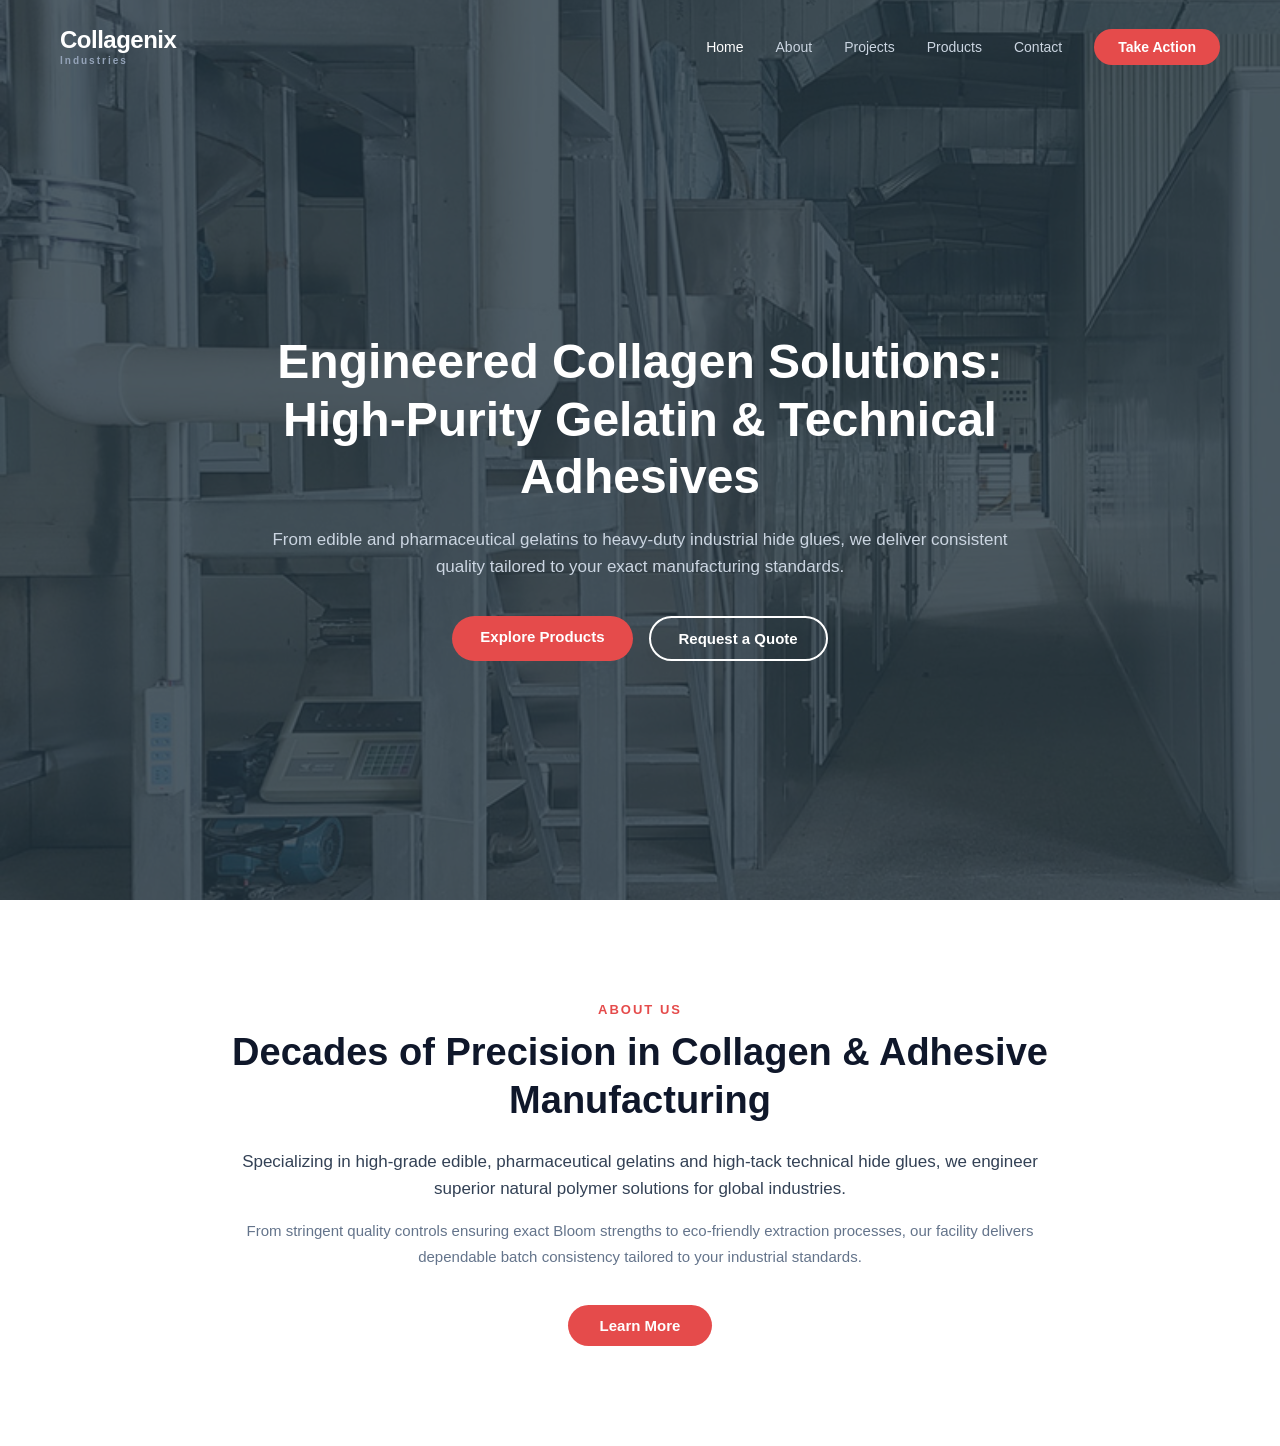
==== index.html @ 3d03a0cc "First commit for the web assignment" ====
<!DOCTYPE html>
<html lang="en">
<head>
    <meta charset="UTF-8">
    <meta name="viewport" content="width=device-width, initial-scale=1.0">
    <title>Document</title>
    <link rel="stylesheet" href="style.css">
</head>
<body>
    <div class="parallax-sec">
    <header class="navbar">
        <div class="logo">
            <span class="logo-title">Collagenix</span>
            <span class="logo-subtitle">Industries</span>
        </div>
        <nav class="nav-links">
            <a href="#" class="nav-item active">Home</a>
            <a href="#" class="nav-item">About</a>
            <a href="#" class="nav-item">Projects</a>
            <a href="#" class="nav-item">Products</a>
            <a href="#" class="nav-item">Contact</a>
            <a href="#" class="cta-btn">Take Action</a>
        </nav>
    </header>
     <section class="hero-content">
        <h1>Engineered Collagen Solutions: High-Purity Gelatin & Technical Adhesives</h1>
        <p>From edible and pharmaceutical gelatins to heavy-duty industrial hide glues, we deliver consistent quality tailored to your exact manufacturing standards.</p>
        <div class="hero-buttons">
            <a href="#products" class="btn btn-primary">Explore Products</a>
            <a href="#contact" class="btn btn-secondary">Request a Quote</a>
        </div>
    </section>

   </div>
   <section class="about-section">
    <div class="about-container">
        <span class="about-subtitle">About Us</span>
        <h2>Decades of Precision in Collagen & Adhesive Manufacturing</h2>
        <p class="about-lead">
            Specializing in high-grade edible, pharmaceutical gelatins and high-tack technical hide glues, we engineer superior natural polymer solutions for global industries.
        </p>
        <p class="about-description">
            From stringent quality controls ensuring exact Bloom strengths to eco-friendly extraction processes, our facility delivers dependable batch consistency tailored to your industrial standards.
        </p>
        <a href="#" class="about-btn">Learn More</a>
    </div>
</section>
</body>
</html>
---- style.css ----
*, *::before, *::after {
    box-sizing: border-box;
    margin: 0;
    padding: 0;
}

body {
    font-family: 'Inter', sans-serif;
    background-color: #2b3a42;
}

.parallax-sec {
    position: relative;
    width: 100%;
    min-height: 100vh;
    background-image: url('95c9af53-bd70-4490-b074-a46d6579485f.jpg');
    background-size: cover;
    background-position: center;
    background-repeat: no-repeat;
    background-attachment: fixed;
    display: flex;
    flex-direction: column;
    justify-content: space-between;
}

.parallax-sec::before {
    content: '';
    position: absolute;
    top: 0;
    left: 0;
    width: 100%;
    height: 100%;
    background-color: rgba(35, 53, 64, 0.80);
    z-index: 1;
}

.navbar, .hero-content {
    position: relative;
    z-index: 2;
}

.navbar {
    display: flex;
    justify-content: space-between;
    align-items: center;
    padding: 28px 60px;
    background: transparent;
}

.logo {
    display: flex;
    flex-direction: column;
    line-height: 1;
}

.logo-title {
    font-size: 24px;
    font-weight: 800;
    color: #ffffff;
    letter-spacing: -0.5px;
}

.logo-subtitle {
    font-size: 10px;
    font-weight: 700;
    color: #94a3b8;
    letter-spacing: 2px;
    margin-top: 4px;
}

.nav-links {
    display: flex;
    align-items: center;
    gap: 32px;
}

.nav-item {
    text-decoration: none;
    color: #cbd5e1;
    font-size: 14px;
    font-weight: 500;
    transition: color 0.2s ease;
}

.nav-item:hover, 
.nav-item.active {
    color: #ffffff;
}

.cta-btn {
    text-decoration: none;
    background-color: #e54b4b;
    color: #ffffff;
    font-size: 14px;
    font-weight: 600;
    padding: 10px 24px;
    border-radius: 30px;
    transition: background-color 0.2s ease;
}

.cta-btn:hover {
    background-color: #d43b3b;
}

.hero-content {
    max-width: 900px;
    margin: auto;
    text-align: center;
    padding: 0 20px;
}

.hero-content h1 {
    font-size: 48px;
    font-weight: 800;
    color: #ffffff;
    line-height: 1.2;
    margin-bottom: 20px;
}

.hero-content p {
    font-size: 17px;
    line-height: 1.6;
    color: #cbd5e1;
    margin-bottom: 36px;
    max-width: 750px;
    margin-left: auto;
    margin-right: auto;
}

.hero-buttons {
    display: flex;
    justify-content: center;
    gap: 16px;
}

.btn {
    display: inline-block;
    padding: 12px 28px;
    border-radius: 30px;
    text-decoration: none;
    font-size: 15px;
    font-weight: 600;
    transition: all 0.2s ease;
}

.btn-primary {
    background-color: #e54b4b;
    color: #ffffff;
}

.btn-primary:hover {
    background-color: #d43b3b;
}

.btn-secondary {
    background-color: transparent;
    border: 2px solid #ffffff;
    color: #ffffff;
}

.btn-secondary:hover {
    background-color: #ffffff;
    color: #2b3a42;
}
.about-section {
    padding: 100px 20px;
    background-color: #ffffff; /* Sets a clean white background */
    text-align: center;
    color: #1e293b;
}

.about-container {
    max-width: 850px;
    margin: 0 auto;
}

.about-subtitle {
    display: inline-block;
    font-size: 13px;
    font-weight: 700;
    text-transform: uppercase;
    letter-spacing: 2px;
    color: #e54b4b;
    margin-bottom: 12px;
}

.about-section h2 {
    font-size: 38px;
    font-weight: 800;
    color: #0f172a; /* Dark text for high readability */
    line-height: 1.25;
    margin-bottom: 24px;
}

.about-lead {
    font-size: 17px;
    font-weight: 500;
    line-height: 1.6;
    color: #334155;
    margin-bottom: 16px;
}

.about-description {
    font-size: 15px;
    line-height: 1.7;
    color: #64748b;
    margin-bottom: 36px;
}

.about-btn {
    display: inline-block;
    text-decoration: none;
    background-color: #e54b4b;
    color: #ffffff;
    font-size: 15px;
    font-weight: 600;
    padding: 12px 32px;
    border-radius: 30px;
    transition: background-color 0.2s ease;
}

.about-btn:hover {
    background-color: #d43b3b;
}
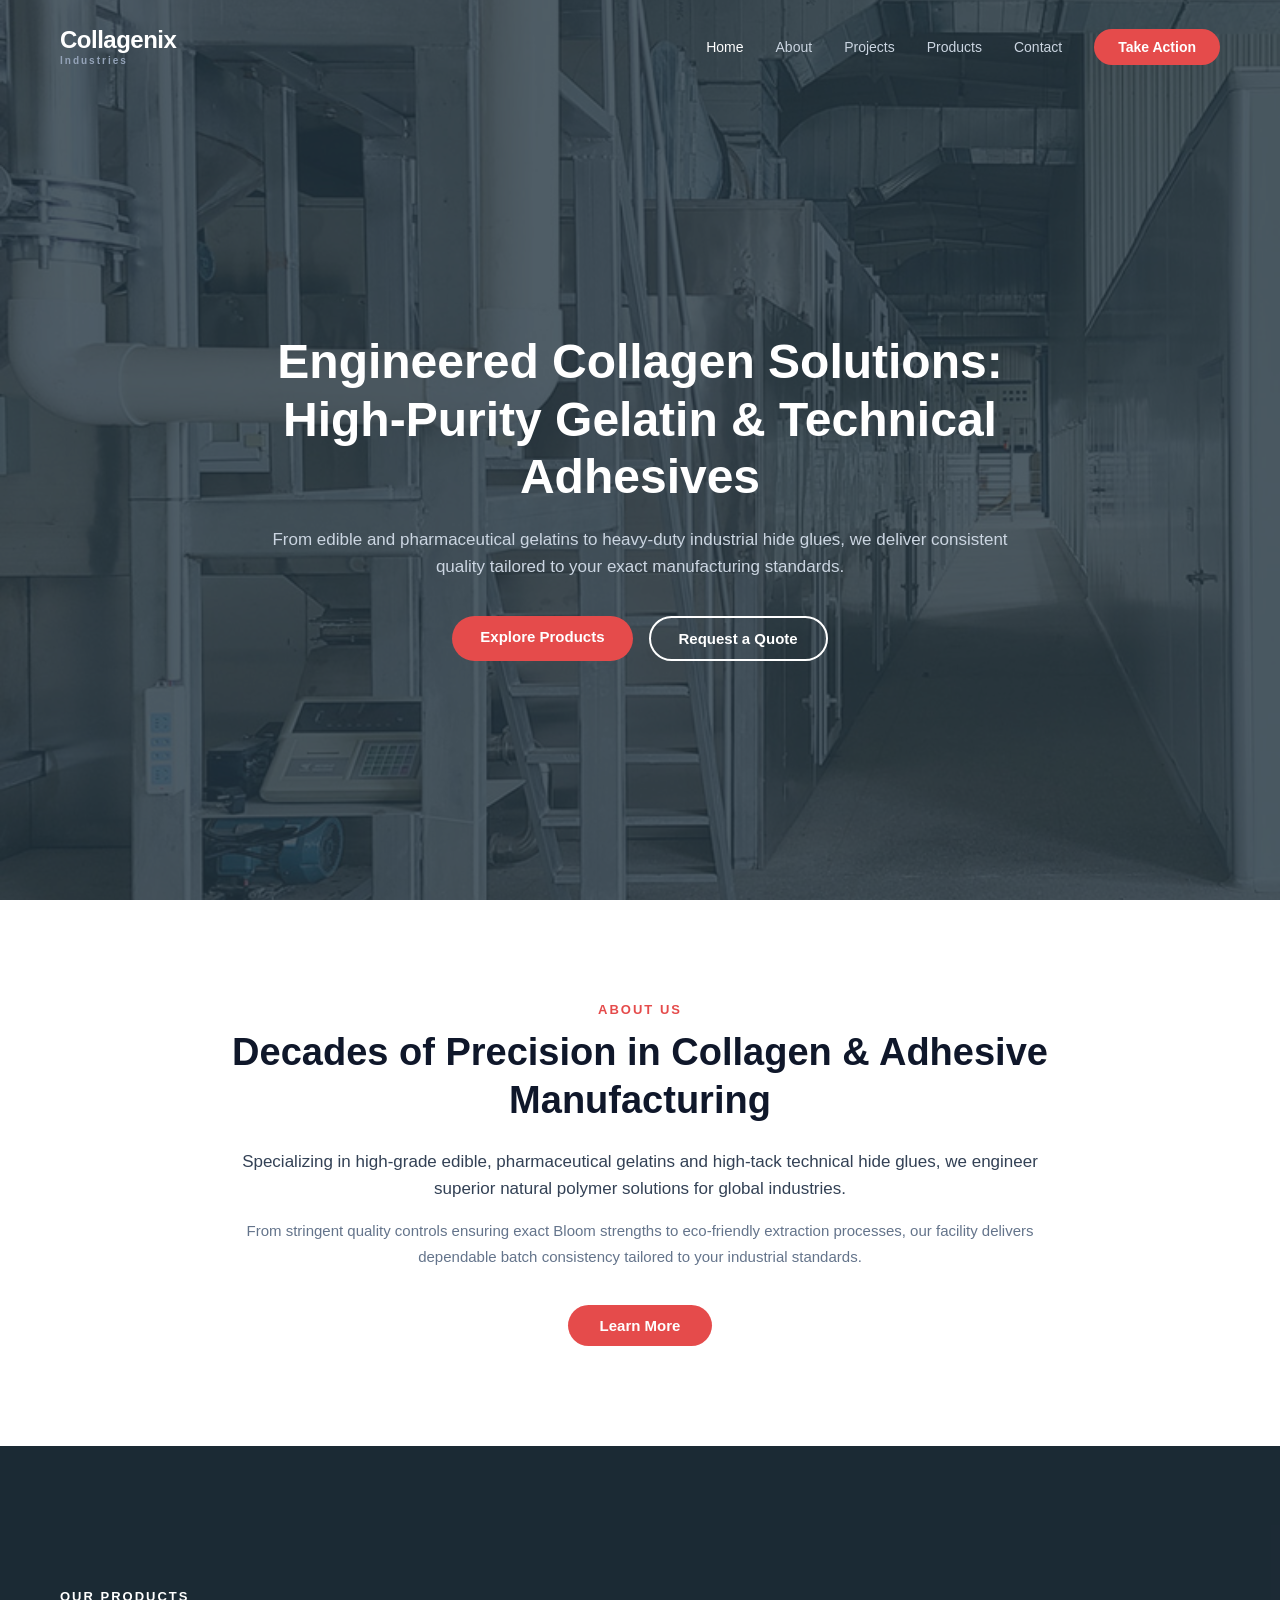
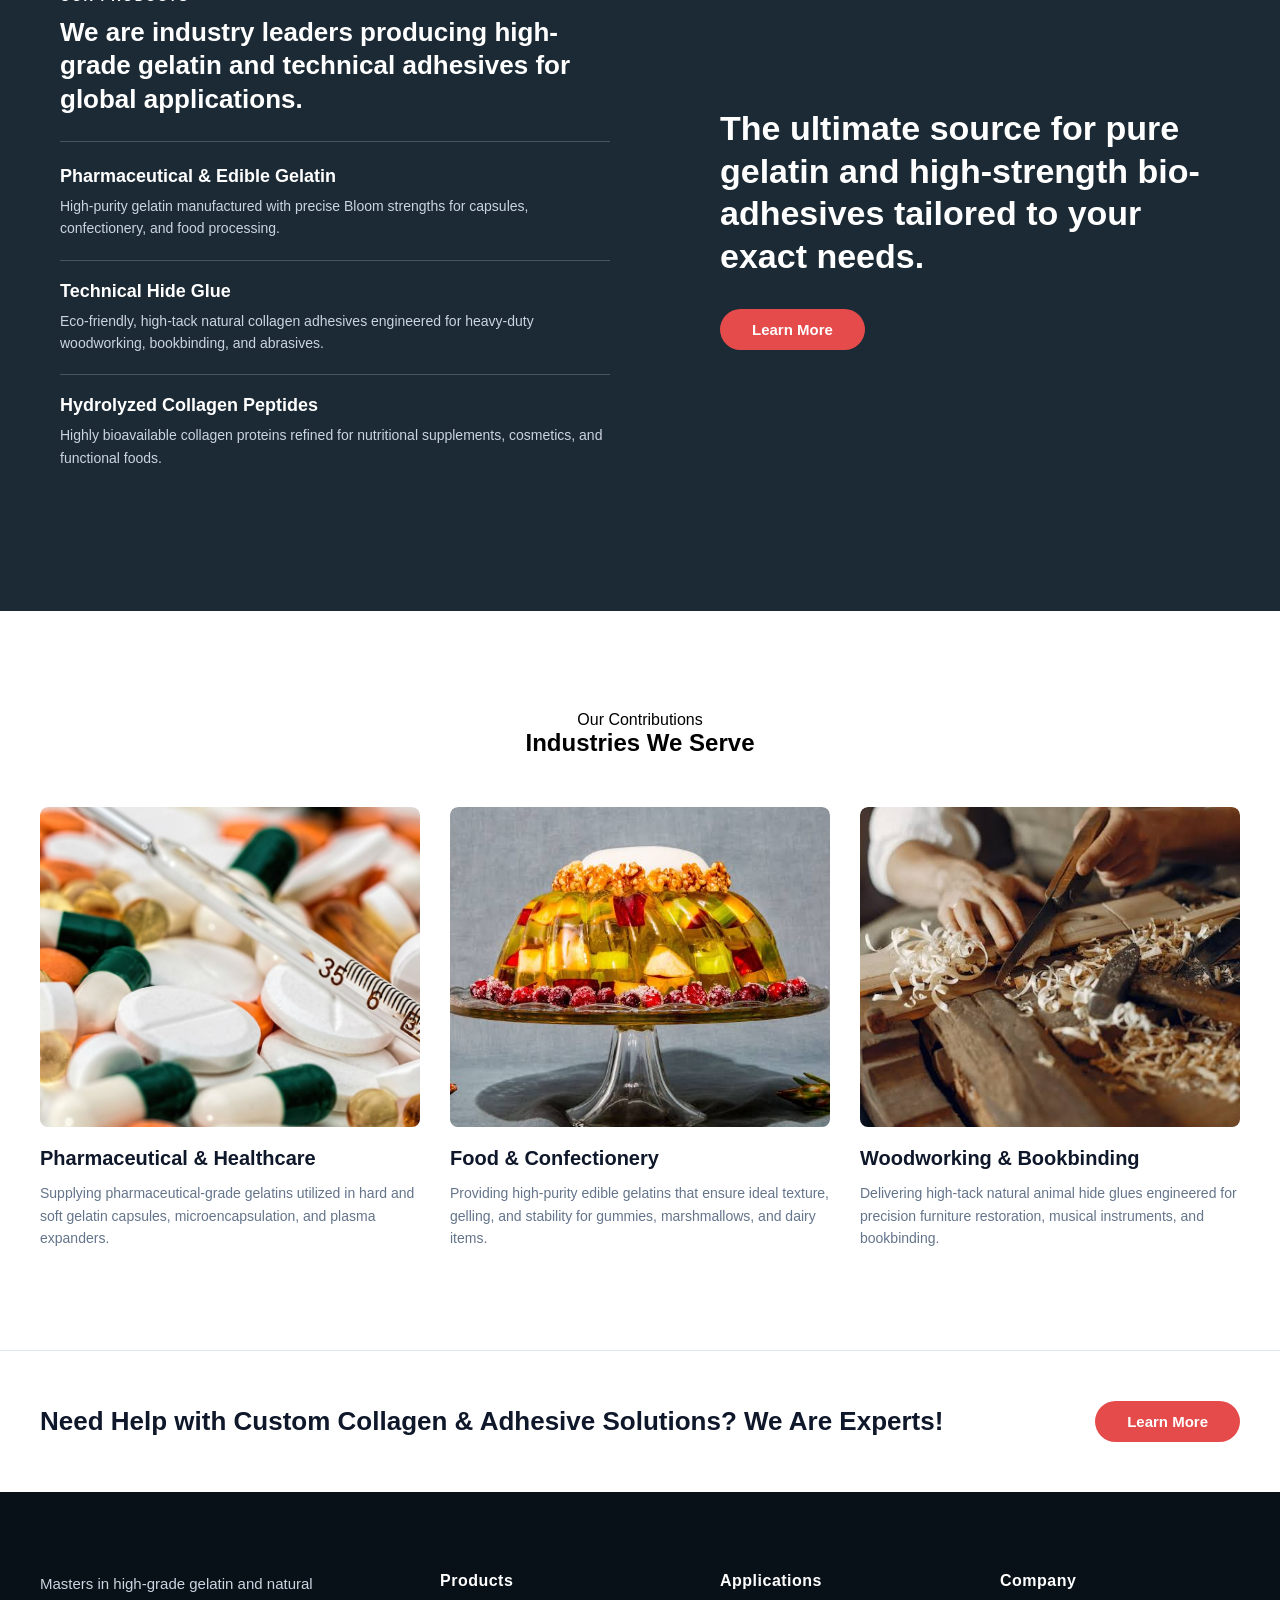
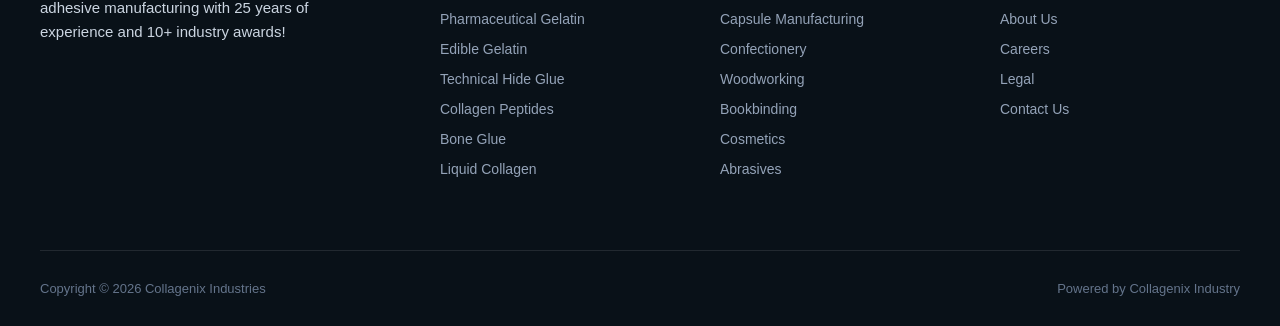
==== commit ca758a54: "Assignment 1 final" ====
--- a/index.html
+++ b/index.html
@@ -3,47 +3,167 @@
 <head>
     <meta charset="UTF-8">
     <meta name="viewport" content="width=device-width, initial-scale=1.0">
-    <title>Document</title>
+    <title>Collagenix Industries</title>
     <link rel="stylesheet" href="style.css">
 </head>
 <body>
+
     <div class="parallax-sec">
-    <header class="navbar">
-        <div class="logo">
-            <span class="logo-title">Collagenix</span>
-            <span class="logo-subtitle">Industries</span>
-        </div>
-        <nav class="nav-links">
-            <a href="#" class="nav-item active">Home</a>
-            <a href="#" class="nav-item">About</a>
-            <a href="#" class="nav-item">Projects</a>
-            <a href="#" class="nav-item">Products</a>
-            <a href="#" class="nav-item">Contact</a>
-            <a href="#" class="cta-btn">Take Action</a>
-        </nav>
-    </header>
-     <section class="hero-content">
-        <h1>Engineered Collagen Solutions: High-Purity Gelatin & Technical Adhesives</h1>
-        <p>From edible and pharmaceutical gelatins to heavy-duty industrial hide glues, we deliver consistent quality tailored to your exact manufacturing standards.</p>
-        <div class="hero-buttons">
-            <a href="#products" class="btn btn-primary">Explore Products</a>
-            <a href="#contact" class="btn btn-secondary">Request a Quote</a>
+        <header class="navbar">
+            <div class="logo">
+                <span class="logo-title">Collagenix</span>
+                <span class="logo-subtitle">Industries</span>
+            </div>
+            <nav class="nav-links">
+                <a href="index.html" class="nav-item active">Home</a>
+                <a href="about.html" class="nav-item">About</a>
+                <a href="#" class="nav-item">Projects</a>
+                <a href="#" class="nav-item">Products</a>
+                <a href="#" class="nav-item">Contact</a>
+                <a href="#" class="cta-btn">Take Action</a>
+            </nav>
+        </header>
+        <section class="hero-content">
+            <h1>Engineered Collagen Solutions: High-Purity Gelatin & Technical Adhesives</h1>
+            <p>From edible and pharmaceutical gelatins to heavy-duty industrial hide glues, we deliver consistent quality tailored to your exact manufacturing standards.</p>
+            <div class="hero-buttons">
+                <a href="#products" class="btn btn-primary">Explore Products</a>
+                <a href="#contact" class="btn btn-secondary">Request a Quote</a>
+            </div>
+        </section>
+    </div>
+
+    <section class="about-section">
+        <div class="about-container">
+            <span class="about-subtitle">About Us</span>
+            <h2>Decades of Precision in Collagen & Adhesive Manufacturing</h2>
+            <p class="about-lead">
+                Specializing in high-grade edible, pharmaceutical gelatins and high-tack technical hide glues, we engineer superior natural polymer solutions for global industries.
+            </p>
+            <p class="about-description">
+                From stringent quality controls ensuring exact Bloom strengths to eco-friendly extraction processes, our facility delivers dependable batch consistency tailored to your industrial standards.
+            </p>
+            <a href="#" class="about-btn">Learn More</a>
         </div>
     </section>
 
-   </div>
-   <section class="about-section">
-    <div class="about-container">
-        <span class="about-subtitle">About Us</span>
-        <h2>Decades of Precision in Collagen & Adhesive Manufacturing</h2>
-        <p class="about-lead">
-            Specializing in high-grade edible, pharmaceutical gelatins and high-tack technical hide glues, we engineer superior natural polymer solutions for global industries.
-        </p>
-        <p class="about-description">
-            From stringent quality controls ensuring exact Bloom strengths to eco-friendly extraction processes, our facility delivers dependable batch consistency tailored to your industrial standards.
-        </p>
-        <a href="#" class="about-btn">Learn More</a>
-    </div>
-</section>
+    <section class="products-parallax-sec">
+        <div class="products-container">
+            <div class="products-left">
+                <span class="section-subtitle">Our Products</span>
+                <h2 class="products-heading">We are industry leaders producing high-grade gelatin and technical adhesives for global applications.</h2>
+                
+                <div class="product-item">
+                    <h3>Pharmaceutical & Edible Gelatin</h3>
+                    <p>High-purity gelatin manufactured with precise Bloom strengths for capsules, confectionery, and food processing.</p>
+                </div>
+                
+                <div class="product-item">
+                    <h3>Technical Hide Glue</h3>
+                    <p>Eco-friendly, high-tack natural collagen adhesives engineered for heavy-duty woodworking, bookbinding, and abrasives.</p>
+                </div>
+                
+                <div class="product-item">
+                    <h3>Hydrolyzed Collagen Peptides</h3>
+                    <p>Highly bioavailable collagen proteins refined for nutritional supplements, cosmetics, and functional foods.</p>
+                </div>
+            </div>
+
+            <div class="products-right">
+                <h2>The ultimate source for pure gelatin and high-strength bio-adhesives tailored to your exact needs.</h2>
+                <a href="#contact" class="products-cta-btn">Learn More</a>
+            </div>
+        </div>
+    </section>
+
+    <!-- FIXED INDUSTRIES SECTION -->
+    <section class="industries-sec">
+        <div class="industries-cont">
+            <div class="section-header">
+                <span class="ind-title">Our Contributions</span>
+                <h2 class="ind-subtitle">Industries We Serve</h2>
+            </div>
+
+            <div class="cards-grid">
+                <div class="industry-card">
+                    <div class="card-img-wrapper">
+                        <img src="pharma indusrty.jpg" alt="Pharmaceutical Industry">
+                    </div>
+                    <h3 class="card-title">Pharmaceutical & Healthcare</h3>
+                    <p class="card-text">Supplying pharmaceutical-grade gelatins utilized in hard and soft gelatin capsules, microencapsulation, and plasma expanders.</p>
+                </div>
+
+                <div class="industry-card">
+                    <div class="card-img-wrapper">
+                        <img src="food industry.jpg" alt="Food and Confectionery">
+                    </div>
+                    <h3 class="card-title">Food & Confectionery</h3>
+                    <p class="card-text">Providing high-purity edible gelatins that ensure ideal texture, gelling, and stability for gummies, marshmallows, and dairy items.</p>
+                </div>
+
+                <div class="industry-card">
+                    <div class="card-img-wrapper">
+                        <img src="woodwork.jpg" alt="Woodworking Industry">
+                    </div>
+                    <h3 class="card-title">Woodworking & Bookbinding</h3>
+                    <p class="card-text">Delivering high-tack natural animal hide glues engineered for precision furniture restoration, musical instruments, and bookbinding.</p>
+                </div>
+            </div>
+        </div>
+    </section>
+    <section class="cta-banner-section">
+        <div class="cta-banner-container">
+            <h2>Need Help with Custom Collagen & Adhesive Solutions? We Are Experts!</h2>
+            <a href="#contact" class="banner-cta-btn">Learn More</a>
+        </div>
+    </section>
+
+    <footer class="footer-section">
+        <div class="footer-container">
+            <div class="footer-col footer-about">
+                <p>Masters in high-grade gelatin and natural adhesive manufacturing with 25 years of experience and 10+ industry awards!</p>
+            </div>
+
+            <div class="footer-col">
+                <h3>Products</h3>
+                <ul>
+                    <li><a href="#">Pharmaceutical Gelatin</a></li>
+                    <li><a href="#">Edible Gelatin</a></li>
+                    <li><a href="#">Technical Hide Glue</a></li>
+                    <li><a href="#">Collagen Peptides</a></li>
+                    <li><a href="#">Bone Glue</a></li>
+                    <li><a href="#">Liquid Collagen</a></li>
+                </ul>
+            </div>
+
+            <div class="footer-col">
+                <h3>Applications</h3>
+                <ul>
+                    <li><a href="#">Capsule Manufacturing</a></li>
+                    <li><a href="#">Confectionery</a></li>
+                    <li><a href="#">Woodworking</a></li>
+                    <li><a href="#">Bookbinding</a></li>
+                    <li><a href="#">Cosmetics</a></li>
+                    <li><a href="#">Abrasives</a></li>
+                </ul>
+            </div>
+
+            <div class="footer-col">
+                <h3>Company</h3>
+                <ul>
+                    <li><a href="#">About Us</a></li>
+                    <li><a href="#">Careers</a></li>
+                    <li><a href="#">Legal</a></li>
+                    <li><a href="#">Contact Us</a></li>
+                </ul>
+            </div>
+        </div>
+
+        <div class="footer-bottom">
+            <p>Copyright &copy; 2026 Collagenix Industries</p>
+            <p>Powered by Collagenix Industry</p>
+        </div>
+    </footer>
+
 </body>
 </html>
--- a/style.css
+++ b/style.css
@@ -13,7 +13,7 @@
     position: relative;
     width: 100%;
     min-height: 100vh;
-    background-image: url('95c9af53-bd70-4490-b074-a46d6579485f.jpg');
+    background-image: url('factory.jpg');
     background-size: cover;
     background-position: center;
     background-repeat: no-repeat;
@@ -162,9 +162,10 @@
     background-color: #ffffff;
     color: #2b3a42;
 }
+
 .about-section {
     padding: 100px 20px;
-    background-color: #ffffff; /* Sets a clean white background */
+    background-color: #ffffff;
     text-align: center;
     color: #1e293b;
 }
@@ -187,7 +188,7 @@
 .about-section h2 {
     font-size: 38px;
     font-weight: 800;
-    color: #0f172a; /* Dark text for high readability */
+    color: #0f172a;
     line-height: 1.25;
     margin-bottom: 24px;
 }
@@ -221,4 +222,622 @@
 
 .about-btn:hover {
     background-color: #d43b3b;
+}
+
+.products-parallax-sec {
+    position: relative;
+    width: 100%;
+    min-height: 85vh;
+    height: auto;
+    background-image: url('preprocessing.jpeg');
+    background-size: cover;
+    background-position: center;
+    background-repeat: no-repeat;
+    background-attachment: fixed; /* Restores the parallax effect */
+    display: flex;
+    align-items: center;
+    padding: 100px 60px;
+}
+
+.products-parallax-sec::before {
+    content: '';
+    position: absolute;
+    top: 0;
+    left: 0;
+    width: 100%;
+    height: 100%;
+    background-color: rgba(26, 40, 51, 0.88);
+    z-index: 1;
+}
+
+.products-container {
+    position: relative;
+    z-index: 2;
+    max-width: 1200px;
+    margin: 0 auto;
+    display: flex;
+    justify-content: space-between;
+    align-items: center;
+    gap: 60px;
+    width: 100%;
+}
+
+.products-left {
+    flex: 1;
+    max-width: 550px;
+}
+
+.section-subtitle {
+    font-size: 13px;
+    font-weight: 700;
+    text-transform: uppercase;
+    letter-spacing: 2px;
+    color: #ffffff;
+    display: block;
+    margin-bottom: 12px;
+}
+
+.products-heading {
+    font-size: 26px;
+    font-weight: 700;
+    color: #ffffff;
+    line-height: 1.3;
+    padding-bottom: 24px;
+    border-bottom: 1px solid rgba(255, 255, 255, 0.2);
+    margin-bottom: 24px;
+}
+
+.product-item {
+    padding-bottom: 20px;
+    border-bottom: 1px solid rgba(255, 255, 255, 0.2);
+    margin-bottom: 20px;
+}
+
+.product-item:last-child {
+    border-bottom: none;
+    margin-bottom: 0;
+    padding-bottom: 0;
+}
+
+.product-item h3 {
+    font-size: 18px;
+    font-weight: 700;
+    color: #ffffff;
+    margin-bottom: 8px;
+}
+
+.product-item p {
+    font-size: 14px;
+    line-height: 1.6;
+    color: #cbd5e1;
+}
+
+.products-right {
+    flex: 1;
+    max-width: 500px;
+    display: flex;
+    flex-direction: column;
+    align-items: flex-start;
+}
+
+.products-right h2 {
+    font-size: 34px;
+    font-weight: 800;
+    color: #ffffff;
+    line-height: 1.25;
+    margin-bottom: 32px;
+}
+
+.products-cta-btn {
+    display: inline-block;
+    text-decoration: none;
+    background-color: #e54b4b;
+    color: #ffffff;
+    font-size: 15px;
+    font-weight: 600;
+    padding: 12px 32px;
+    border-radius: 30px;
+    transition: background-color 0.2s ease;
+}
+
+.products-cta-btn:hover {
+    background-color: #d43b3b;
+}
+
+.industries-sec {
+    position: relative;
+    z-index: 10;
+    margin-top: 0;
+    padding: 100px 40px;
+    background-color: #ffffff;
+    text-align: center;
+}
+
+.industries-cont {
+    max-width: 1200px;
+    margin: 0 auto;
+}
+
+.section-header {
+    margin-bottom: 50px;
+}
+
+.industries-subtitle {
+    display: inline-block;
+    font-size: 13px;
+    font-weight: 700;
+    text-transform: uppercase;
+    letter-spacing: 2px;
+    color: #e54b4b;
+    margin-bottom: 12px;
+}
+
+.industries-title {
+    font-size: 38px;
+    font-weight: 800;
+    color: #0f172a;
+    line-height: 1.2;
+}
+
+.cards-grid {
+    display: grid;
+    grid-template-columns: repeat(3, 1fr);
+    gap: 30px;
+}
+
+.industry-card {
+    text-align: left;
+    background-color: #ffffff;
+    border-radius: 8px;
+    overflow: hidden;
+}
+
+.card-img-wrapper {
+    width: 100%;
+    height: 320px;
+    overflow: hidden;
+    border-radius: 8px;
+    margin-bottom: 20px;
+}
+
+.card-img-wrapper img {
+    width: 100%;
+    height: 100%;
+    object-fit: cover;
+    transition: transform 0.3s ease;
+}
+
+.industry-card:hover .card-img-wrapper img {
+    transform: scale(1.05);
+}
+
+.card-title {
+    font-size: 20px;
+    font-weight: 700;
+    color: #0f172a;
+    margin-bottom: 12px;
+}
+
+.card-text {
+    font-size: 14px;
+    line-height: 1.6;
+    color: #64748b;
+}
+
+@media (max-width: 992px) {
+    .products-container {
+        flex-direction: column;
+        align-items: flex-start;
+    }
+
+    .products-left, .products-right {
+        max-width: 100%;
+    }
+
+    .cards-grid {
+        grid-template-columns: 1fr;
+        max-width: 500px;
+        margin: 0 auto;
+    }
+}
+.cta-banner-section {
+    background-color: #ffffff;
+    padding: 50px 40px;
+    border-top: 1px solid #e2e8f0;
+}
+
+.cta-banner-container {
+    max-width: 1200px;
+    margin: 0 auto;
+    display: flex;
+    justify-content: space-between;
+    align-items: center;
+    gap: 30px;
+}
+
+.cta-banner-section h2 {
+    font-size: 26px;
+    font-weight: 800;
+    color: #0f172a;
+}
+
+.banner-cta-btn {
+    text-decoration: none;
+    background-color: #e54b4b;
+    color: #ffffff;
+    font-size: 15px;
+    font-weight: 600;
+    padding: 12px 32px;
+    border-radius: 30px;
+    transition: background-color 0.2s ease;
+    white-space: nowrap;
+}
+
+.banner-cta-btn:hover {
+    background-color: #d43b3b;
+}
+
+.footer-section {
+    background-color: #091118;
+    color: #94a3b8;
+    padding: 80px 40px 30px 40px;
+}
+
+.footer-container {
+    max-width: 1200px;
+    margin: 0 auto;
+    display: grid;
+    grid-template-columns: 1.5fr 1fr 1fr 1fr;
+    gap: 40px;
+    padding-bottom: 60px;
+    border-bottom: 1px solid rgba(255, 255, 255, 0.1);
+}
+
+.footer-about p {
+    font-size: 15px;
+    line-height: 1.6;
+    color: #cbd5e1;
+    max-width: 280px;
+}
+
+.footer-col h3 {
+    font-size: 16px;
+    font-weight: 700;
+    color: #ffffff;
+    margin-bottom: 20px;
+    letter-spacing: 0.5px;
+}
+
+.footer-col ul {
+    list-style: none;
+    padding: 0;
+    margin: 0;
+}
+
+.footer-col ul li {
+    margin-bottom: 12px;
+}
+
+.footer-col ul li a {
+    text-decoration: none;
+    color: #94a3b8;
+    font-size: 14px;
+    transition: color 0.2s ease;
+}
+
+.footer-col ul li a:hover {
+    color: #ffffff;
+}
+
+.footer-bottom {
+    max-width: 1200px;
+    margin: 30px auto 0 auto;
+    display: flex;
+    justify-content: space-between;
+    align-items: center;
+    font-size: 13px;
+    color: #64748b;
+}
+
+@media (max-width: 992px) {
+    .cta-banner-container {
+        flex-direction: column;
+        text-align: center;
+    }
+
+    .footer-container {
+        grid-template-columns: 1fr 1fr;
+        gap: 30px;
+    }
+}
+
+@media (max-width: 600px) {
+    .footer-container {
+        grid-template-columns: 1fr;
+    }
+
+    .footer-bottom {
+        flex-direction: column;
+        gap: 10px;
+        text-align: center;
+    }
+}
+.about-hero-sec {
+    min-height: 70vh;
+}
+
+.page-title {
+    font-size: 56px;
+    font-weight: 800;
+    color: #ffffff;
+    letter-spacing: -1px;
+}
+
+.about-main-section {
+    padding: 100px 40px;
+    background-color: #ffffff;
+}
+
+.about-main-container {
+    max-width: 1200px;
+    margin: 0 auto;
+}
+
+.about-top-grid {
+    display: grid;
+    grid-template-columns: 1fr 1.2fr;
+    gap: 60px;
+    align-items: start;
+    padding-bottom: 80px;
+    border-bottom: 1px solid #e2e8f0;
+}
+
+.about-left-col .section-subtitle {
+    display: inline-block;
+    font-size: 13px;
+    font-weight: 700;
+    text-transform: uppercase;
+    letter-spacing: 2px;
+    color: #e54b4b;
+    margin-bottom: 12px;
+}
+
+.about-left-col h2 {
+    font-size: 38px;
+    font-weight: 800;
+    color: #0f172a;
+    line-height: 1.2;
+}
+
+.about-right-col h3 {
+    font-size: 20px;
+    font-weight: 700;
+    color: #0f172a;
+    line-height: 1.4;
+    margin-bottom: 20px;
+}
+
+.about-right-col p {
+    font-size: 15px;
+    line-height: 1.7;
+    color: #64748b;
+    margin-bottom: 16px;
+}
+
+/* Counter Section Styles */
+.counter-section {
+    display: flex;
+    justify-content: space-between;
+    align-items: center;
+    padding-top: 80px;
+}
+
+.counter-left h2 {
+    font-size: 36px;
+    font-weight: 800;
+    color: #0f172a;
+    margin-top: 8px;
+}
+
+.counter-left .section-subtitle {
+    display: inline-block;
+    font-size: 13px;
+    font-weight: 700;
+    text-transform: uppercase;
+    letter-spacing: 2px;
+    color: #e54b4b;
+}
+
+.counters-right {
+    display: flex;
+    gap: 60px;
+}
+
+.counter-box {
+    text-align: center;
+}
+
+.counter-number {
+    display: block;
+    font-size: 52px;
+    font-weight: 800;
+    color: #0f172a;
+    line-height: 1.1;
+    margin-bottom: 8px;
+}
+
+.counter-label {
+    font-size: 14px;
+    font-weight: 600;
+    color: #64748b;
+}
+
+/* Features Section */
+.features-section {
+    background-color: #f8fafc;
+    padding: 100px 40px;
+    border-top: 1px solid #e2e8f0;
+}
+
+.features-container {
+    max-width: 1200px;
+    margin: 0 auto;
+}
+
+.features-header {
+    max-width: 900px;
+    margin-bottom: 60px;
+}
+
+.features-header h2 {
+    font-size: 28px;
+    font-weight: 700;
+    color: #0f172a;
+    line-height: 1.4;
+}
+
+.features-grid {
+    display: grid;
+    grid-template-columns: 1fr 1fr 1fr;
+    gap: 40px;
+}
+
+.feature-col h3 {
+    font-size: 18px;
+    font-weight: 700;
+    color: #0f172a;
+    margin-bottom: 14px;
+}
+
+.feature-col p {
+    font-size: 14px;
+    line-height: 1.7;
+    color: #64748b;
+}
+
+.feature-highlight {
+    font-size: 20px;
+    font-weight: 700;
+    color: #0f172a;
+    line-height: 1.4;
+}
+
+@media (max-width: 992px) {
+    .about-top-grid, .counter-section, .features-grid {
+        grid-template-columns: 1fr;
+        gap: 40px;
+    }
+    .counters-right {
+        justify-content: space-between;
+        gap: 20px;
+    }
+}
+.products-hero-sec {
+    min-height: 70vh;
+}
+
+.products-overview-sec {
+    padding: 100px 40px;
+    background-color: #ffffff;
+}
+
+.products-overview-container {
+    max-width: 1200px;
+    margin: 0 auto;
+    display: grid;
+    grid-template-columns: 1fr 1fr;
+    gap: 60px;
+    align-items: center;
+}
+
+.overview-text .section-subtitle {
+    display: inline-block;
+    font-size: 13px;
+    font-weight: 700;
+    text-transform: uppercase;
+    letter-spacing: 2px;
+    color: #e54b4b;
+    margin-bottom: 12px;
+}
+
+.overview-text h2 {
+    font-size: 38px;
+    font-weight: 800;
+    color: #0f172a;
+    line-height: 1.2;
+    margin-bottom: 24px;
+}
+
+.overview-text p {
+    font-size: 15px;
+    line-height: 1.7;
+    color: #64748b;
+}
+
+.overview-images {
+    display: flex;
+    gap: 20px;
+}
+
+.img-box {
+    flex: 1;
+    height: 350px;
+    border-radius: 8px;
+    overflow: hidden;
+}
+
+.img-box img {
+    width: 100%;
+    height: 100%;
+    object-fit: cover;
+}
+
+.flagship-products-sec {
+    padding: 100px 40px;
+    background-color: #f8fafc;
+    border-top: 1px solid #e2e8f0;
+}
+
+.flagship-container {
+    max-width: 1200px;
+    margin: 0 auto;
+    text-align: center;
+}
+
+.dual-products-grid {
+    display: grid;
+    grid-template-columns: 1fr 1fr;
+    gap: 40px;
+    margin-top: 50px;
+}
+
+.product-card-large {
+    background-color: #ffffff;
+    padding: 40px;
+    border-radius: 12px;
+    text-align: left;
+    box-shadow: 0 4px 6px -1px rgba(0, 0, 0, 0.05);
+    border: 1px solid #e2e8f0;
+}
+
+.product-card-large h3 {
+    font-size: 24px;
+    font-weight: 800;
+    color: #0f172a;
+    margin-bottom: 16px;
+}
+
+.product-card-large p {
+    font-size: 15px;
+    line-height: 1.7;
+    color: #64748b;
+}
+
+@media (max-width: 992px) {
+    .products-overview-container, .dual-products-grid {
+        grid-template-columns: 1fr;
+    }
+    .overview-images {
+        flex-direction: column;
+    }
 }
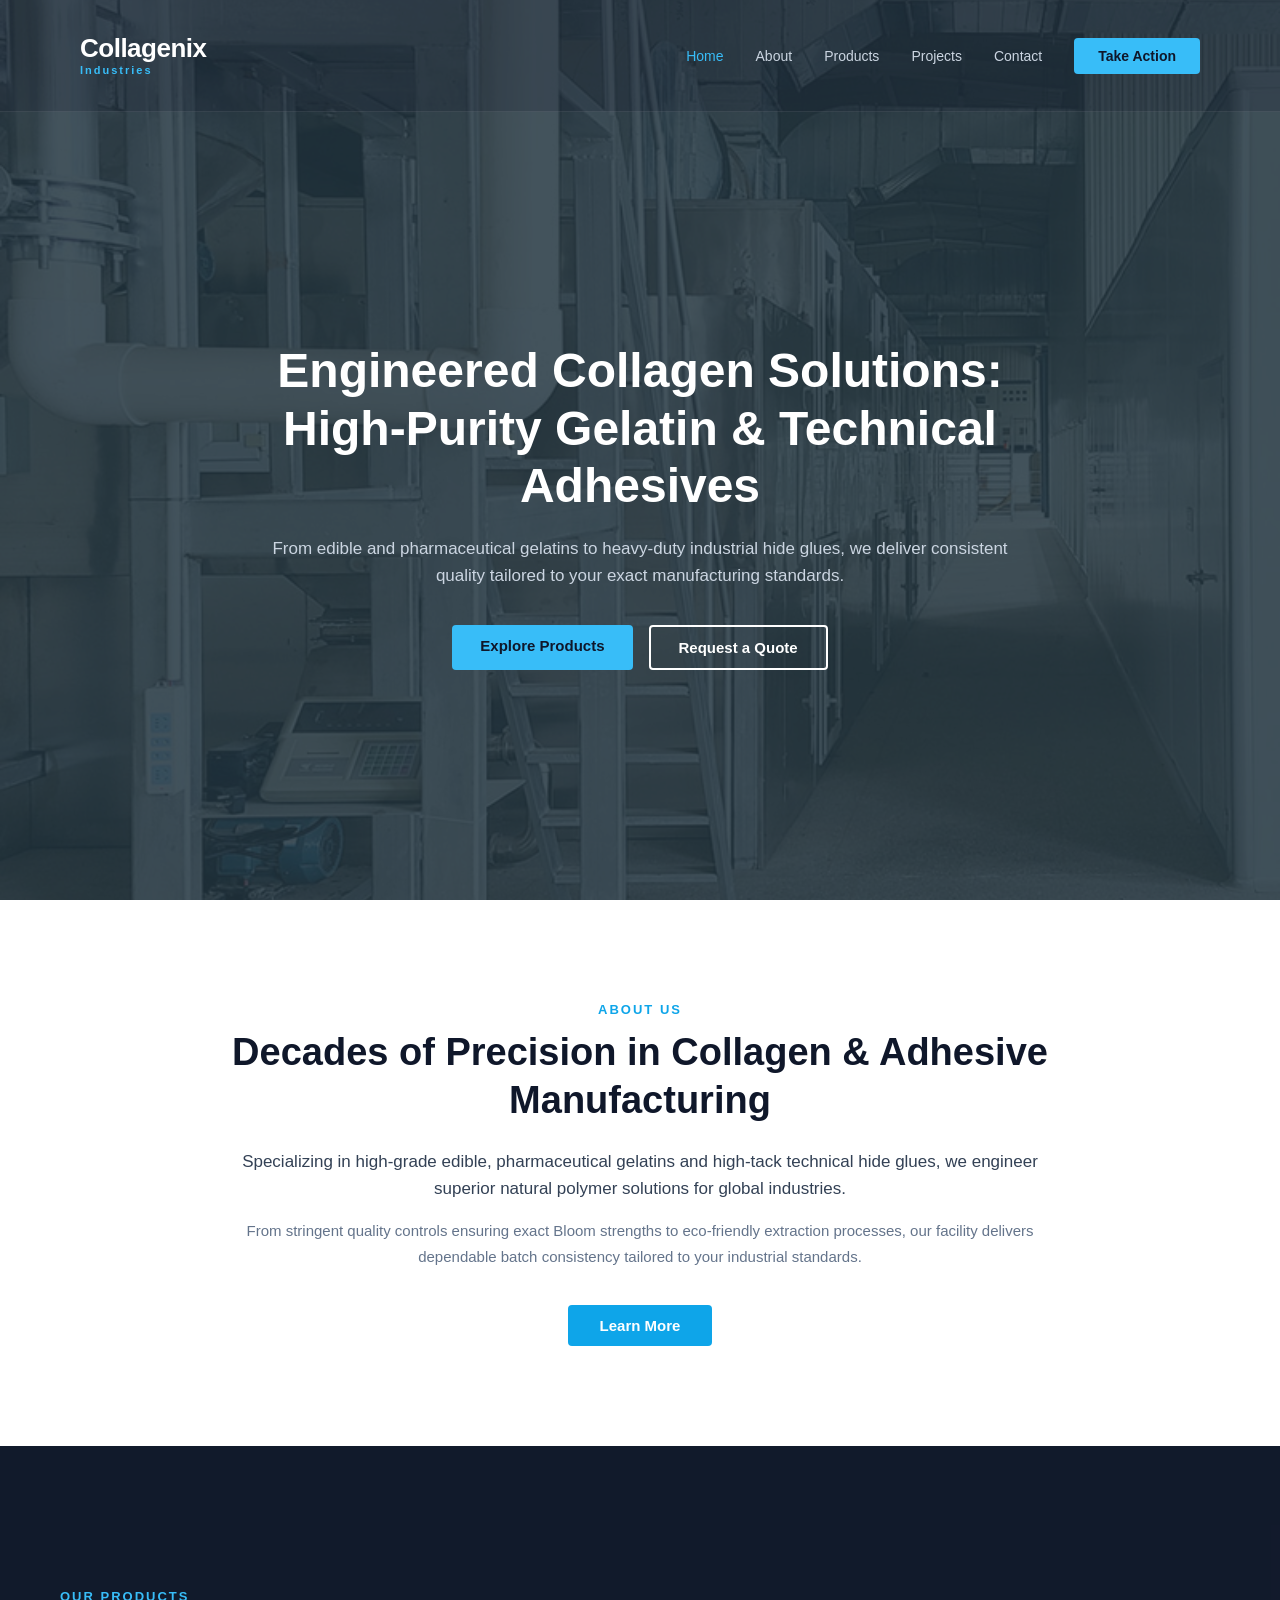
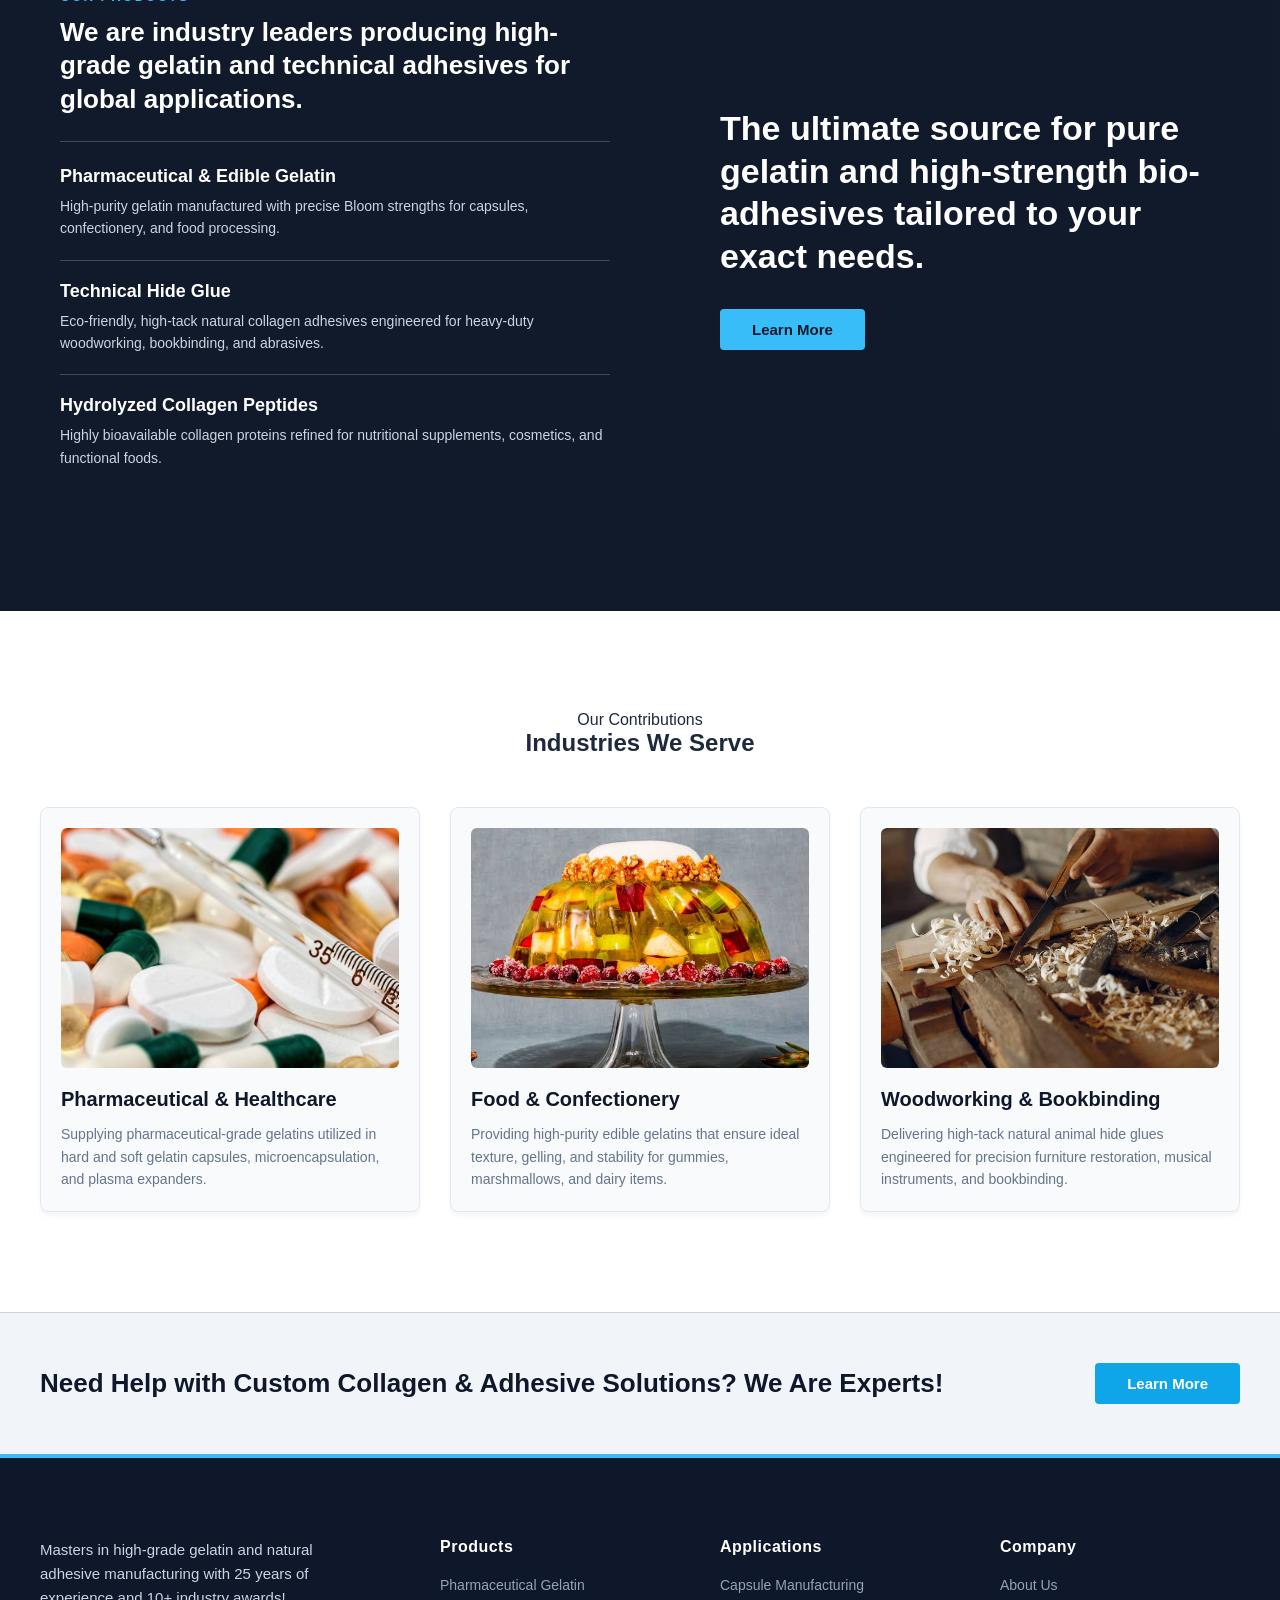
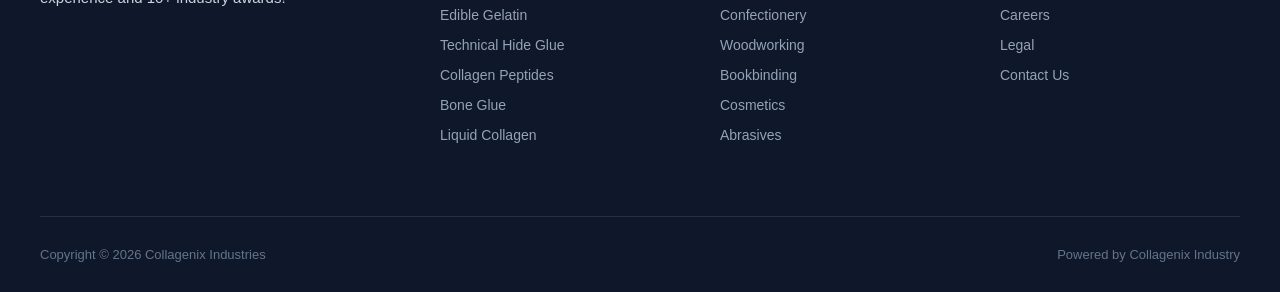
==== commit 3c9c8d80: "Add projects page to Collagenix Industries website" ====
--- a/index.html
+++ b/index.html
@@ -1,169 +1,169 @@
-<!DOCTYPE html>
-<html lang="en">
-<head>
-    <meta charset="UTF-8">
-    <meta name="viewport" content="width=device-width, initial-scale=1.0">
-    <title>Collagenix Industries</title>
-    <link rel="stylesheet" href="style.css">
-</head>
-<body>
-
-    <div class="parallax-sec">
-        <header class="navbar">
-            <div class="logo">
-                <span class="logo-title">Collagenix</span>
-                <span class="logo-subtitle">Industries</span>
-            </div>
-            <nav class="nav-links">
-                <a href="index.html" class="nav-item active">Home</a>
-                <a href="about.html" class="nav-item">About</a>
-                <a href="#" class="nav-item">Projects</a>
-                <a href="#" class="nav-item">Products</a>
-                <a href="#" class="nav-item">Contact</a>
-                <a href="#" class="cta-btn">Take Action</a>
-            </nav>
-        </header>
-        <section class="hero-content">
-            <h1>Engineered Collagen Solutions: High-Purity Gelatin & Technical Adhesives</h1>
-            <p>From edible and pharmaceutical gelatins to heavy-duty industrial hide glues, we deliver consistent quality tailored to your exact manufacturing standards.</p>
-            <div class="hero-buttons">
-                <a href="#products" class="btn btn-primary">Explore Products</a>
-                <a href="#contact" class="btn btn-secondary">Request a Quote</a>
-            </div>
-        </section>
-    </div>
-
-    <section class="about-section">
-        <div class="about-container">
-            <span class="about-subtitle">About Us</span>
-            <h2>Decades of Precision in Collagen & Adhesive Manufacturing</h2>
-            <p class="about-lead">
-                Specializing in high-grade edible, pharmaceutical gelatins and high-tack technical hide glues, we engineer superior natural polymer solutions for global industries.
-            </p>
-            <p class="about-description">
-                From stringent quality controls ensuring exact Bloom strengths to eco-friendly extraction processes, our facility delivers dependable batch consistency tailored to your industrial standards.
-            </p>
-            <a href="#" class="about-btn">Learn More</a>
-        </div>
-    </section>
-
-    <section class="products-parallax-sec">
-        <div class="products-container">
-            <div class="products-left">
-                <span class="section-subtitle">Our Products</span>
-                <h2 class="products-heading">We are industry leaders producing high-grade gelatin and technical adhesives for global applications.</h2>
-                
-                <div class="product-item">
-                    <h3>Pharmaceutical & Edible Gelatin</h3>
-                    <p>High-purity gelatin manufactured with precise Bloom strengths for capsules, confectionery, and food processing.</p>
-                </div>
-                
-                <div class="product-item">
-                    <h3>Technical Hide Glue</h3>
-                    <p>Eco-friendly, high-tack natural collagen adhesives engineered for heavy-duty woodworking, bookbinding, and abrasives.</p>
-                </div>
-                
-                <div class="product-item">
-                    <h3>Hydrolyzed Collagen Peptides</h3>
-                    <p>Highly bioavailable collagen proteins refined for nutritional supplements, cosmetics, and functional foods.</p>
-                </div>
-            </div>
-
-            <div class="products-right">
-                <h2>The ultimate source for pure gelatin and high-strength bio-adhesives tailored to your exact needs.</h2>
-                <a href="#contact" class="products-cta-btn">Learn More</a>
-            </div>
-        </div>
-    </section>
-
-    <!-- FIXED INDUSTRIES SECTION -->
-    <section class="industries-sec">
-        <div class="industries-cont">
-            <div class="section-header">
-                <span class="ind-title">Our Contributions</span>
-                <h2 class="ind-subtitle">Industries We Serve</h2>
-            </div>
-
-            <div class="cards-grid">
-                <div class="industry-card">
-                    <div class="card-img-wrapper">
-                        <img src="pharma indusrty.jpg" alt="Pharmaceutical Industry">
-                    </div>
-                    <h3 class="card-title">Pharmaceutical & Healthcare</h3>
-                    <p class="card-text">Supplying pharmaceutical-grade gelatins utilized in hard and soft gelatin capsules, microencapsulation, and plasma expanders.</p>
-                </div>
-
-                <div class="industry-card">
-                    <div class="card-img-wrapper">
-                        <img src="food industry.jpg" alt="Food and Confectionery">
-                    </div>
-                    <h3 class="card-title">Food & Confectionery</h3>
-                    <p class="card-text">Providing high-purity edible gelatins that ensure ideal texture, gelling, and stability for gummies, marshmallows, and dairy items.</p>
-                </div>
-
-                <div class="industry-card">
-                    <div class="card-img-wrapper">
-                        <img src="woodwork.jpg" alt="Woodworking Industry">
-                    </div>
-                    <h3 class="card-title">Woodworking & Bookbinding</h3>
-                    <p class="card-text">Delivering high-tack natural animal hide glues engineered for precision furniture restoration, musical instruments, and bookbinding.</p>
-                </div>
-            </div>
-        </div>
-    </section>
-    <section class="cta-banner-section">
-        <div class="cta-banner-container">
-            <h2>Need Help with Custom Collagen & Adhesive Solutions? We Are Experts!</h2>
-            <a href="#contact" class="banner-cta-btn">Learn More</a>
-        </div>
-    </section>
-
-    <footer class="footer-section">
-        <div class="footer-container">
-            <div class="footer-col footer-about">
-                <p>Masters in high-grade gelatin and natural adhesive manufacturing with 25 years of experience and 10+ industry awards!</p>
-            </div>
-
-            <div class="footer-col">
-                <h3>Products</h3>
-                <ul>
-                    <li><a href="#">Pharmaceutical Gelatin</a></li>
-                    <li><a href="#">Edible Gelatin</a></li>
-                    <li><a href="#">Technical Hide Glue</a></li>
-                    <li><a href="#">Collagen Peptides</a></li>
-                    <li><a href="#">Bone Glue</a></li>
-                    <li><a href="#">Liquid Collagen</a></li>
-                </ul>
-            </div>
-
-            <div class="footer-col">
-                <h3>Applications</h3>
-                <ul>
-                    <li><a href="#">Capsule Manufacturing</a></li>
-                    <li><a href="#">Confectionery</a></li>
-                    <li><a href="#">Woodworking</a></li>
-                    <li><a href="#">Bookbinding</a></li>
-                    <li><a href="#">Cosmetics</a></li>
-                    <li><a href="#">Abrasives</a></li>
-                </ul>
-            </div>
-
-            <div class="footer-col">
-                <h3>Company</h3>
-                <ul>
-                    <li><a href="#">About Us</a></li>
-                    <li><a href="#">Careers</a></li>
-                    <li><a href="#">Legal</a></li>
-                    <li><a href="#">Contact Us</a></li>
-                </ul>
-            </div>
-        </div>
-
-        <div class="footer-bottom">
-            <p>Copyright &copy; 2026 Collagenix Industries</p>
-            <p>Powered by Collagenix Industry</p>
-        </div>
-    </footer>
-
-</body>
+<!DOCTYPE html>
+<html lang="en">
+<head>
+    <meta charset="UTF-8">
+    <meta name="viewport" content="width=device-width, initial-scale=1.0">
+    <title>Collagenix Industries</title>
+    <link rel="stylesheet" href="style.css">
+</head>
+<body>
+
+    <div class="parallax-sec">
+        <header class="navbar">
+            <div class="logo">
+                <span class="logo-title">Collagenix</span>
+                <span class="logo-subtitle">Industries</span>
+            </div>
+            <nav class="nav-links">
+                <a href="index.html" class="nav-item active">Home</a>
+                <a href="about.html" class="nav-item">About</a>
+                <a href="products.html" class="nav-item">Products</a>
+                <a href="projects.html" class="nav-item">Projects</a>
+                <a href="#" class="nav-item">Contact</a>
+                <a href="#" class="cta-btn">Take Action</a>
+            </nav>
+        </header>
+        <section class="hero-content">
+            <h1>Engineered Collagen Solutions: High-Purity Gelatin & Technical Adhesives</h1>
+            <p>From edible and pharmaceutical gelatins to heavy-duty industrial hide glues, we deliver consistent quality tailored to your exact manufacturing standards.</p>
+            <div class="hero-buttons">
+                <a href="#products" class="btn btn-primary">Explore Products</a>
+                <a href="#contact" class="btn btn-secondary">Request a Quote</a>
+            </div>
+        </section>
+    </div>
+
+    <section class="about-section">
+        <div class="about-container">
+            <span class="about-subtitle">About Us</span>
+            <h2>Decades of Precision in Collagen & Adhesive Manufacturing</h2>
+            <p class="about-lead">
+                Specializing in high-grade edible, pharmaceutical gelatins and high-tack technical hide glues, we engineer superior natural polymer solutions for global industries.
+            </p>
+            <p class="about-description">
+                From stringent quality controls ensuring exact Bloom strengths to eco-friendly extraction processes, our facility delivers dependable batch consistency tailored to your industrial standards.
+            </p>
+            <a href="#" class="about-btn">Learn More</a>
+        </div>
+    </section>
+
+    <section class="products-parallax-sec">
+        <div class="products-container">
+            <div class="products-left">
+                <span class="section-subtitle">Our Products</span>
+                <h2 class="products-heading">We are industry leaders producing high-grade gelatin and technical adhesives for global applications.</h2>
+                
+                <div class="product-item">
+                    <h3>Pharmaceutical & Edible Gelatin</h3>
+                    <p>High-purity gelatin manufactured with precise Bloom strengths for capsules, confectionery, and food processing.</p>
+                </div>
+                
+                <div class="product-item">
+                    <h3>Technical Hide Glue</h3>
+                    <p>Eco-friendly, high-tack natural collagen adhesives engineered for heavy-duty woodworking, bookbinding, and abrasives.</p>
+                </div>
+                
+                <div class="product-item">
+                    <h3>Hydrolyzed Collagen Peptides</h3>
+                    <p>Highly bioavailable collagen proteins refined for nutritional supplements, cosmetics, and functional foods.</p>
+                </div>
+            </div>
+
+            <div class="products-right">
+                <h2>The ultimate source for pure gelatin and high-strength bio-adhesives tailored to your exact needs.</h2>
+                <a href="#contact" class="products-cta-btn">Learn More</a>
+            </div>
+        </div>
+    </section>
+
+    <!-- FIXED INDUSTRIES SECTION -->
+    <section class="industries-sec">
+        <div class="industries-cont">
+            <div class="section-header">
+                <span class="ind-title">Our Contributions</span>
+                <h2 class="ind-subtitle">Industries We Serve</h2>
+            </div>
+
+            <div class="cards-grid">
+                <div class="industry-card">
+                    <div class="card-img-wrapper">
+                        <img src="pharma indusrty.jpg" alt="Pharmaceutical Industry">
+                    </div>
+                    <h3 class="card-title">Pharmaceutical & Healthcare</h3>
+                    <p class="card-text">Supplying pharmaceutical-grade gelatins utilized in hard and soft gelatin capsules, microencapsulation, and plasma expanders.</p>
+                </div>
+
+                <div class="industry-card">
+                    <div class="card-img-wrapper">
+                        <img src="food industry.jpg" alt="Food and Confectionery">
+                    </div>
+                    <h3 class="card-title">Food & Confectionery</h3>
+                    <p class="card-text">Providing high-purity edible gelatins that ensure ideal texture, gelling, and stability for gummies, marshmallows, and dairy items.</p>
+                </div>
+
+                <div class="industry-card">
+                    <div class="card-img-wrapper">
+                        <img src="woodwork.jpg" alt="Woodworking Industry">
+                    </div>
+                    <h3 class="card-title">Woodworking & Bookbinding</h3>
+                    <p class="card-text">Delivering high-tack natural animal hide glues engineered for precision furniture restoration, musical instruments, and bookbinding.</p>
+                </div>
+            </div>
+        </div>
+    </section>
+    <section class="cta-banner-section">
+        <div class="cta-banner-container">
+            <h2>Need Help with Custom Collagen & Adhesive Solutions? We Are Experts!</h2>
+            <a href="#contact" class="banner-cta-btn">Learn More</a>
+        </div>
+    </section>
+
+    <footer class="footer-section">
+        <div class="footer-container">
+            <div class="footer-col footer-about">
+                <p>Masters in high-grade gelatin and natural adhesive manufacturing with 25 years of experience and 10+ industry awards!</p>
+            </div>
+
+            <div class="footer-col">
+                <h3>Products</h3>
+                <ul>
+                    <li><a href="#">Pharmaceutical Gelatin</a></li>
+                    <li><a href="#">Edible Gelatin</a></li>
+                    <li><a href="#">Technical Hide Glue</a></li>
+                    <li><a href="#">Collagen Peptides</a></li>
+                    <li><a href="#">Bone Glue</a></li>
+                    <li><a href="#">Liquid Collagen</a></li>
+                </ul>
+            </div>
+
+            <div class="footer-col">
+                <h3>Applications</h3>
+                <ul>
+                    <li><a href="#">Capsule Manufacturing</a></li>
+                    <li><a href="#">Confectionery</a></li>
+                    <li><a href="#">Woodworking</a></li>
+                    <li><a href="#">Bookbinding</a></li>
+                    <li><a href="#">Cosmetics</a></li>
+                    <li><a href="#">Abrasives</a></li>
+                </ul>
+            </div>
+
+            <div class="footer-col">
+                <h3>Company</h3>
+                <ul>
+                    <li><a href="#">About Us</a></li>
+                    <li><a href="#">Careers</a></li>
+                    <li><a href="#">Legal</a></li>
+                    <li><a href="#">Contact Us</a></li>
+                </ul>
+            </div>
+        </div>
+
+        <div class="footer-bottom">
+            <p>Copyright &copy; 2026 Collagenix Industries</p>
+            <p>Powered by Collagenix Industry</p>
+        </div>
+    </footer>
+
+</body>
 </html>
--- a/style.css
+++ b/style.css
@@ -1,843 +1,556 @@
-*, *::before, *::after {
-    box-sizing: border-box;
-    margin: 0;
-    padding: 0;
-}
-
-body {
-    font-family: 'Inter', sans-serif;
-    background-color: #2b3a42;
-}
-
-.parallax-sec {
-    position: relative;
-    width: 100%;
-    min-height: 100vh;
-    background-image: url('factory.jpg');
-    background-size: cover;
-    background-position: center;
-    background-repeat: no-repeat;
-    background-attachment: fixed;
-    display: flex;
-    flex-direction: column;
-    justify-content: space-between;
-}
-
-.parallax-sec::before {
-    content: '';
-    position: absolute;
-    top: 0;
-    left: 0;
-    width: 100%;
-    height: 100%;
-    background-color: rgba(35, 53, 64, 0.80);
-    z-index: 1;
-}
-
-.navbar, .hero-content {
-    position: relative;
-    z-index: 2;
-}
-
-.navbar {
-    display: flex;
-    justify-content: space-between;
-    align-items: center;
-    padding: 28px 60px;
-    background: transparent;
-}
-
-.logo {
-    display: flex;
-    flex-direction: column;
-    line-height: 1;
-}
-
-.logo-title {
-    font-size: 24px;
-    font-weight: 800;
-    color: #ffffff;
-    letter-spacing: -0.5px;
-}
-
-.logo-subtitle {
-    font-size: 10px;
-    font-weight: 700;
-    color: #94a3b8;
-    letter-spacing: 2px;
-    margin-top: 4px;
-}
-
-.nav-links {
-    display: flex;
-    align-items: center;
-    gap: 32px;
-}
-
-.nav-item {
-    text-decoration: none;
-    color: #cbd5e1;
-    font-size: 14px;
-    font-weight: 500;
-    transition: color 0.2s ease;
-}
-
-.nav-item:hover, 
-.nav-item.active {
-    color: #ffffff;
-}
-
-.cta-btn {
-    text-decoration: none;
-    background-color: #e54b4b;
-    color: #ffffff;
-    font-size: 14px;
-    font-weight: 600;
-    padding: 10px 24px;
-    border-radius: 30px;
-    transition: background-color 0.2s ease;
-}
-
-.cta-btn:hover {
-    background-color: #d43b3b;
-}
-
-.hero-content {
-    max-width: 900px;
-    margin: auto;
-    text-align: center;
-    padding: 0 20px;
-}
-
-.hero-content h1 {
-    font-size: 48px;
-    font-weight: 800;
-    color: #ffffff;
-    line-height: 1.2;
-    margin-bottom: 20px;
-}
-
-.hero-content p {
-    font-size: 17px;
-    line-height: 1.6;
-    color: #cbd5e1;
-    margin-bottom: 36px;
-    max-width: 750px;
-    margin-left: auto;
-    margin-right: auto;
-}
-
-.hero-buttons {
-    display: flex;
-    justify-content: center;
-    gap: 16px;
-}
-
-.btn {
-    display: inline-block;
-    padding: 12px 28px;
-    border-radius: 30px;
-    text-decoration: none;
-    font-size: 15px;
-    font-weight: 600;
-    transition: all 0.2s ease;
-}
-
-.btn-primary {
-    background-color: #e54b4b;
-    color: #ffffff;
-}
-
-.btn-primary:hover {
-    background-color: #d43b3b;
-}
-
-.btn-secondary {
-    background-color: transparent;
-    border: 2px solid #ffffff;
-    color: #ffffff;
-}
-
-.btn-secondary:hover {
-    background-color: #ffffff;
-    color: #2b3a42;
-}
-
-.about-section {
-    padding: 100px 20px;
-    background-color: #ffffff;
-    text-align: center;
-    color: #1e293b;
-}
-
-.about-container {
-    max-width: 850px;
-    margin: 0 auto;
-}
-
-.about-subtitle {
-    display: inline-block;
-    font-size: 13px;
-    font-weight: 700;
-    text-transform: uppercase;
-    letter-spacing: 2px;
-    color: #e54b4b;
-    margin-bottom: 12px;
-}
-
-.about-section h2 {
-    font-size: 38px;
-    font-weight: 800;
-    color: #0f172a;
-    line-height: 1.25;
-    margin-bottom: 24px;
-}
-
-.about-lead {
-    font-size: 17px;
-    font-weight: 500;
-    line-height: 1.6;
-    color: #334155;
-    margin-bottom: 16px;
-}
-
-.about-description {
-    font-size: 15px;
-    line-height: 1.7;
-    color: #64748b;
-    margin-bottom: 36px;
-}
-
-.about-btn {
-    display: inline-block;
-    text-decoration: none;
-    background-color: #e54b4b;
-    color: #ffffff;
-    font-size: 15px;
-    font-weight: 600;
-    padding: 12px 32px;
-    border-radius: 30px;
-    transition: background-color 0.2s ease;
-}
-
-.about-btn:hover {
-    background-color: #d43b3b;
-}
-
-.products-parallax-sec {
-    position: relative;
-    width: 100%;
-    min-height: 85vh;
-    height: auto;
-    background-image: url('preprocessing.jpeg');
-    background-size: cover;
-    background-position: center;
-    background-repeat: no-repeat;
-    background-attachment: fixed; /* Restores the parallax effect */
-    display: flex;
-    align-items: center;
-    padding: 100px 60px;
-}
-
-.products-parallax-sec::before {
-    content: '';
-    position: absolute;
-    top: 0;
-    left: 0;
-    width: 100%;
-    height: 100%;
-    background-color: rgba(26, 40, 51, 0.88);
-    z-index: 1;
-}
-
-.products-container {
-    position: relative;
-    z-index: 2;
-    max-width: 1200px;
-    margin: 0 auto;
-    display: flex;
-    justify-content: space-between;
-    align-items: center;
-    gap: 60px;
-    width: 100%;
-}
-
-.products-left {
-    flex: 1;
-    max-width: 550px;
-}
-
-.section-subtitle {
-    font-size: 13px;
-    font-weight: 700;
-    text-transform: uppercase;
-    letter-spacing: 2px;
-    color: #ffffff;
-    display: block;
-    margin-bottom: 12px;
-}
-
-.products-heading {
-    font-size: 26px;
-    font-weight: 700;
-    color: #ffffff;
-    line-height: 1.3;
-    padding-bottom: 24px;
-    border-bottom: 1px solid rgba(255, 255, 255, 0.2);
-    margin-bottom: 24px;
-}
-
-.product-item {
-    padding-bottom: 20px;
-    border-bottom: 1px solid rgba(255, 255, 255, 0.2);
-    margin-bottom: 20px;
-}
-
-.product-item:last-child {
-    border-bottom: none;
-    margin-bottom: 0;
-    padding-bottom: 0;
-}
-
-.product-item h3 {
-    font-size: 18px;
-    font-weight: 700;
-    color: #ffffff;
-    margin-bottom: 8px;
-}
-
-.product-item p {
-    font-size: 14px;
-    line-height: 1.6;
-    color: #cbd5e1;
-}
-
-.products-right {
-    flex: 1;
-    max-width: 500px;
-    display: flex;
-    flex-direction: column;
-    align-items: flex-start;
-}
-
-.products-right h2 {
-    font-size: 34px;
-    font-weight: 800;
-    color: #ffffff;
-    line-height: 1.25;
-    margin-bottom: 32px;
-}
-
-.products-cta-btn {
-    display: inline-block;
-    text-decoration: none;
-    background-color: #e54b4b;
-    color: #ffffff;
-    font-size: 15px;
-    font-weight: 600;
-    padding: 12px 32px;
-    border-radius: 30px;
-    transition: background-color 0.2s ease;
-}
-
-.products-cta-btn:hover {
-    background-color: #d43b3b;
-}
-
-.industries-sec {
-    position: relative;
-    z-index: 10;
-    margin-top: 0;
-    padding: 100px 40px;
-    background-color: #ffffff;
-    text-align: center;
-}
-
-.industries-cont {
-    max-width: 1200px;
-    margin: 0 auto;
-}
-
-.section-header {
-    margin-bottom: 50px;
-}
-
-.industries-subtitle {
-    display: inline-block;
-    font-size: 13px;
-    font-weight: 700;
-    text-transform: uppercase;
-    letter-spacing: 2px;
-    color: #e54b4b;
-    margin-bottom: 12px;
-}
-
-.industries-title {
-    font-size: 38px;
-    font-weight: 800;
-    color: #0f172a;
-    line-height: 1.2;
-}
-
-.cards-grid {
-    display: grid;
-    grid-template-columns: repeat(3, 1fr);
-    gap: 30px;
-}
-
-.industry-card {
-    text-align: left;
-    background-color: #ffffff;
-    border-radius: 8px;
-    overflow: hidden;
-}
-
-.card-img-wrapper {
-    width: 100%;
-    height: 320px;
-    overflow: hidden;
-    border-radius: 8px;
-    margin-bottom: 20px;
-}
-
-.card-img-wrapper img {
-    width: 100%;
-    height: 100%;
-    object-fit: cover;
-    transition: transform 0.3s ease;
-}
-
-.industry-card:hover .card-img-wrapper img {
-    transform: scale(1.05);
-}
-
-.card-title {
-    font-size: 20px;
-    font-weight: 700;
-    color: #0f172a;
-    margin-bottom: 12px;
-}
-
-.card-text {
-    font-size: 14px;
-    line-height: 1.6;
-    color: #64748b;
-}
-
-@media (max-width: 992px) {
-    .products-container {
-        flex-direction: column;
-        align-items: flex-start;
-    }
-
-    .products-left, .products-right {
-        max-width: 100%;
-    }
-
-    .cards-grid {
-        grid-template-columns: 1fr;
-        max-width: 500px;
-        margin: 0 auto;
-    }
-}
-.cta-banner-section {
-    background-color: #ffffff;
-    padding: 50px 40px;
-    border-top: 1px solid #e2e8f0;
-}
-
-.cta-banner-container {
-    max-width: 1200px;
-    margin: 0 auto;
-    display: flex;
-    justify-content: space-between;
-    align-items: center;
-    gap: 30px;
-}
-
-.cta-banner-section h2 {
-    font-size: 26px;
-    font-weight: 800;
-    color: #0f172a;
-}
-
-.banner-cta-btn {
-    text-decoration: none;
-    background-color: #e54b4b;
-    color: #ffffff;
-    font-size: 15px;
-    font-weight: 600;
-    padding: 12px 32px;
-    border-radius: 30px;
-    transition: background-color 0.2s ease;
-    white-space: nowrap;
-}
-
-.banner-cta-btn:hover {
-    background-color: #d43b3b;
-}
-
-.footer-section {
-    background-color: #091118;
-    color: #94a3b8;
-    padding: 80px 40px 30px 40px;
-}
-
-.footer-container {
-    max-width: 1200px;
-    margin: 0 auto;
-    display: grid;
-    grid-template-columns: 1.5fr 1fr 1fr 1fr;
-    gap: 40px;
-    padding-bottom: 60px;
-    border-bottom: 1px solid rgba(255, 255, 255, 0.1);
-}
-
-.footer-about p {
-    font-size: 15px;
-    line-height: 1.6;
-    color: #cbd5e1;
-    max-width: 280px;
-}
-
-.footer-col h3 {
-    font-size: 16px;
-    font-weight: 700;
-    color: #ffffff;
-    margin-bottom: 20px;
-    letter-spacing: 0.5px;
-}
-
-.footer-col ul {
-    list-style: none;
-    padding: 0;
-    margin: 0;
-}
-
-.footer-col ul li {
-    margin-bottom: 12px;
-}
-
-.footer-col ul li a {
-    text-decoration: none;
-    color: #94a3b8;
-    font-size: 14px;
-    transition: color 0.2s ease;
-}
-
-.footer-col ul li a:hover {
-    color: #ffffff;
-}
-
-.footer-bottom {
-    max-width: 1200px;
-    margin: 30px auto 0 auto;
-    display: flex;
-    justify-content: space-between;
-    align-items: center;
-    font-size: 13px;
-    color: #64748b;
-}
-
-@media (max-width: 992px) {
-    .cta-banner-container {
-        flex-direction: column;
-        text-align: center;
-    }
-
-    .footer-container {
-        grid-template-columns: 1fr 1fr;
-        gap: 30px;
-    }
-}
-
-@media (max-width: 600px) {
-    .footer-container {
-        grid-template-columns: 1fr;
-    }
-
-    .footer-bottom {
-        flex-direction: column;
-        gap: 10px;
-        text-align: center;
-    }
-}
-.about-hero-sec {
-    min-height: 70vh;
-}
-
-.page-title {
-    font-size: 56px;
-    font-weight: 800;
-    color: #ffffff;
-    letter-spacing: -1px;
-}
-
-.about-main-section {
-    padding: 100px 40px;
-    background-color: #ffffff;
-}
-
-.about-main-container {
-    max-width: 1200px;
-    margin: 0 auto;
-}
-
-.about-top-grid {
-    display: grid;
-    grid-template-columns: 1fr 1.2fr;
-    gap: 60px;
-    align-items: start;
-    padding-bottom: 80px;
-    border-bottom: 1px solid #e2e8f0;
-}
-
-.about-left-col .section-subtitle {
-    display: inline-block;
-    font-size: 13px;
-    font-weight: 700;
-    text-transform: uppercase;
-    letter-spacing: 2px;
-    color: #e54b4b;
-    margin-bottom: 12px;
-}
-
-.about-left-col h2 {
-    font-size: 38px;
-    font-weight: 800;
-    color: #0f172a;
-    line-height: 1.2;
-}
-
-.about-right-col h3 {
-    font-size: 20px;
-    font-weight: 700;
-    color: #0f172a;
-    line-height: 1.4;
-    margin-bottom: 20px;
-}
-
-.about-right-col p {
-    font-size: 15px;
-    line-height: 1.7;
-    color: #64748b;
-    margin-bottom: 16px;
-}
-
-/* Counter Section Styles */
-.counter-section {
-    display: flex;
-    justify-content: space-between;
-    align-items: center;
-    padding-top: 80px;
-}
-
-.counter-left h2 {
-    font-size: 36px;
-    font-weight: 800;
-    color: #0f172a;
-    margin-top: 8px;
-}
-
-.counter-left .section-subtitle {
-    display: inline-block;
-    font-size: 13px;
-    font-weight: 700;
-    text-transform: uppercase;
-    letter-spacing: 2px;
-    color: #e54b4b;
-}
-
-.counters-right {
-    display: flex;
-    gap: 60px;
-}
-
-.counter-box {
-    text-align: center;
-}
-
-.counter-number {
-    display: block;
-    font-size: 52px;
-    font-weight: 800;
-    color: #0f172a;
-    line-height: 1.1;
-    margin-bottom: 8px;
-}
-
-.counter-label {
-    font-size: 14px;
-    font-weight: 600;
-    color: #64748b;
-}
-
-/* Features Section */
-.features-section {
-    background-color: #f8fafc;
-    padding: 100px 40px;
-    border-top: 1px solid #e2e8f0;
-}
-
-.features-container {
-    max-width: 1200px;
-    margin: 0 auto;
-}
-
-.features-header {
-    max-width: 900px;
-    margin-bottom: 60px;
-}
-
-.features-header h2 {
-    font-size: 28px;
-    font-weight: 700;
-    color: #0f172a;
-    line-height: 1.4;
-}
-
-.features-grid {
-    display: grid;
-    grid-template-columns: 1fr 1fr 1fr;
-    gap: 40px;
-}
-
-.feature-col h3 {
-    font-size: 18px;
-    font-weight: 700;
-    color: #0f172a;
-    margin-bottom: 14px;
-}
-
-.feature-col p {
-    font-size: 14px;
-    line-height: 1.7;
-    color: #64748b;
-}
-
-.feature-highlight {
-    font-size: 20px;
-    font-weight: 700;
-    color: #0f172a;
-    line-height: 1.4;
-}
-
-@media (max-width: 992px) {
-    .about-top-grid, .counter-section, .features-grid {
-        grid-template-columns: 1fr;
-        gap: 40px;
-    }
-    .counters-right {
-        justify-content: space-between;
-        gap: 20px;
-    }
-}
-.products-hero-sec {
-    min-height: 70vh;
-}
-
-.products-overview-sec {
-    padding: 100px 40px;
-    background-color: #ffffff;
-}
-
-.products-overview-container {
-    max-width: 1200px;
-    margin: 0 auto;
-    display: grid;
-    grid-template-columns: 1fr 1fr;
-    gap: 60px;
-    align-items: center;
-}
-
-.overview-text .section-subtitle {
-    display: inline-block;
-    font-size: 13px;
-    font-weight: 700;
-    text-transform: uppercase;
-    letter-spacing: 2px;
-    color: #e54b4b;
-    margin-bottom: 12px;
-}
-
-.overview-text h2 {
-    font-size: 38px;
-    font-weight: 800;
-    color: #0f172a;
-    line-height: 1.2;
-    margin-bottom: 24px;
-}
-
-.overview-text p {
-    font-size: 15px;
-    line-height: 1.7;
-    color: #64748b;
-}
-
-.overview-images {
-    display: flex;
-    gap: 20px;
-}
-
-.img-box {
-    flex: 1;
-    height: 350px;
-    border-radius: 8px;
-    overflow: hidden;
-}
-
-.img-box img {
-    width: 100%;
-    height: 100%;
-    object-fit: cover;
-}
-
-.flagship-products-sec {
-    padding: 100px 40px;
-    background-color: #f8fafc;
-    border-top: 1px solid #e2e8f0;
-}
-
-.flagship-container {
-    max-width: 1200px;
-    margin: 0 auto;
-    text-align: center;
-}
-
-.dual-products-grid {
-    display: grid;
-    grid-template-columns: 1fr 1fr;
-    gap: 40px;
-    margin-top: 50px;
-}
-
-.product-card-large {
-    background-color: #ffffff;
-    padding: 40px;
-    border-radius: 12px;
-    text-align: left;
-    box-shadow: 0 4px 6px -1px rgba(0, 0, 0, 0.05);
-    border: 1px solid #e2e8f0;
-}
-
-.product-card-large h3 {
-    font-size: 24px;
-    font-weight: 800;
-    color: #0f172a;
-    margin-bottom: 16px;
-}
-
-.product-card-large p {
-    font-size: 15px;
-    line-height: 1.7;
-    color: #64748b;
-}
-
-@media (max-width: 992px) {
-    .products-overview-container, .dual-products-grid {
-        grid-template-columns: 1fr;
-    }
-    .overview-images {
-        flex-direction: column;
-    }
+*, *::before, *::after {
+    box-sizing: border-box;
+    margin: 0;
+    padding: 0;
+}
+
+body {
+    font-family: 'Inter', sans-serif;
+    background-color: #2b3a42;
+    color: #1e293b;
+}
+
+.parallax-sec {
+    position: relative;
+    width: 100%;
+    min-height: 100vh;
+    background-image: url('factory.jpg');
+    background-size: cover;
+    background-position: center;
+    background-repeat: no-repeat;
+    background-attachment: fixed;
+    display: flex;
+    flex-direction: column;
+    justify-content: space-between;
+}
+
+.parallax-sec::before {
+    content: '';
+    position: absolute;
+    top: 0;
+    left: 0;
+    width: 100%;
+    height: 100%;
+    background-color: rgba(35, 53, 64, 0.85);
+    z-index: 1;
+}
+
+.navbar, .hero-content {
+    position: relative;
+    z-index: 2;
+}
+
+.navbar {
+    display: flex;
+    justify-content: space-between;
+    align-items: center;
+    padding: 35px 80px; /* Unique wider padding for Home Navbar */
+    background: rgba(15, 23, 42, 0.2);
+    border-bottom: 1px solid rgba(255, 255, 255, 0.08);
+}
+
+.logo {
+    display: flex;
+    flex-direction: column;
+    line-height: 1;
+}
+
+.logo-title {
+    font-size: 26px;
+    font-weight: 800;
+    color: #ffffff;
+    letter-spacing: -0.5px;
+}
+
+.logo-subtitle {
+    font-size: 11px;
+    font-weight: 700;
+    color: #38bdf8; /* Unique cyan accent for Home logo */
+    letter-spacing: 2px;
+    margin-top: 4px;
+}
+
+.nav-links {
+    display: flex;
+    align-items: center;
+    gap: 32px;
+}
+
+.nav-item {
+    text-decoration: none;
+    color: #cbd5e1;
+    font-size: 14px;
+    font-weight: 500;
+    transition: color 0.2s ease;
+}
+
+.nav-item:hover, 
+.nav-item.active {
+    color: #38bdf8; /* Unique active color highlight for Home */
+}
+
+.cta-btn {
+    text-decoration: none;
+    background-color: #38bdf8; /* Unique blue accent button for Home */
+    color: #0f172a;
+    font-size: 14px;
+    font-weight: 700;
+    padding: 10px 24px;
+    border-radius: 4px; /* Unique sharp rounded corners */
+    transition: background-color 0.2s ease;
+}
+
+.cta-btn:hover {
+    background-color: #0ea5e9;
+    color: #ffffff;
+}
+
+.hero-content {
+    max-width: 900px;
+    margin: auto;
+    text-align: center;
+    padding: 0 20px;
+}
+
+.hero-content h1 {
+    font-size: 48px;
+    font-weight: 800;
+    color: #ffffff;
+    line-height: 1.2;
+    margin-bottom: 20px;
+}
+
+.hero-content p {
+    font-size: 17px;
+    line-height: 1.6;
+    color: #cbd5e1;
+    margin-bottom: 36px;
+    max-width: 750px;
+    margin-left: auto;
+    margin-right: auto;
+}
+
+.hero-buttons {
+    display: flex;
+    justify-content: center;
+    gap: 16px;
+}
+
+.btn {
+    display: inline-block;
+    padding: 12px 28px;
+    border-radius: 4px;
+    text-decoration: none;
+    font-size: 15px;
+    font-weight: 600;
+    transition: all 0.2s ease;
+}
+
+.btn-primary {
+    background-color: #38bdf8;
+    color: #0f172a;
+}
+
+.btn-primary:hover {
+    background-color: #0ea5e9;
+    color: #ffffff;
+}
+
+.btn-secondary {
+    background-color: transparent;
+    border: 2px solid #ffffff;
+    color: #ffffff;
+}
+
+.btn-secondary:hover {
+    background-color: #ffffff;
+    color: #2b3a42;
+}
+
+.about-section {
+    padding: 100px 20px;
+    background-color: #ffffff;
+    text-align: center;
+    color: #1e293b;
+}
+
+.about-container {
+    max-width: 850px;
+    margin: 0 auto;
+}
+
+.about-subtitle {
+    display: inline-block;
+    font-size: 13px;
+    font-weight: 700;
+    text-transform: uppercase;
+    letter-spacing: 2px;
+    color: #0ea5e9;
+    margin-bottom: 12px;
+}
+
+.about-section h2 {
+    font-size: 38px;
+    font-weight: 800;
+    color: #0f172a;
+    line-height: 1.25;
+    margin-bottom: 24px;
+}
+
+.about-lead {
+    font-size: 17px;
+    font-weight: 500;
+    line-height: 1.6;
+    color: #334155;
+    margin-bottom: 16px;
+}
+
+.about-description {
+    font-size: 15px;
+    line-height: 1.7;
+    color: #64748b;
+    margin-bottom: 36px;
+}
+
+.about-btn {
+    display: inline-block;
+    text-decoration: none;
+    background-color: #0ea5e9;
+    color: #ffffff;
+    font-size: 15px;
+    font-weight: 600;
+    padding: 12px 32px;
+    border-radius: 4px;
+    transition: background-color 0.2s ease;
+}
+
+.about-btn:hover {
+    background-color: #0284c7;
+}
+
+.products-parallax-sec {
+    position: relative;
+    width: 100%;
+    min-height: 85vh;
+    height: auto;
+    background-image: url('preprocessing.jpeg');
+    background-size: cover;
+    background-position: center;
+    background-repeat: no-repeat;
+    background-attachment: fixed;
+    display: flex;
+    align-items: center;
+    padding: 100px 60px;
+}
+
+.products-parallax-sec::before {
+    content: '';
+    position: absolute;
+    top: 0;
+    left: 0;
+    width: 100%;
+    height: 100%;
+    background-color: rgba(15, 23, 42, 0.90);
+    z-index: 1;
+}
+
+.products-container {
+    position: relative;
+    z-index: 2;
+    max-width: 1200px;
+    margin: 0 auto;
+    display: flex;
+    justify-content: space-between;
+    align-items: center;
+    gap: 60px;
+    width: 100%;
+}
+
+.products-left {
+    flex: 1;
+    max-width: 550px;
+}
+
+.section-subtitle {
+    font-size: 13px;
+    font-weight: 700;
+    text-transform: uppercase;
+    letter-spacing: 2px;
+    color: #38bdf8;
+    display: block;
+    margin-bottom: 12px;
+}
+
+.products-heading {
+    font-size: 26px;
+    font-weight: 700;
+    color: #ffffff;
+    line-height: 1.3;
+    padding-bottom: 24px;
+    border-bottom: 1px solid rgba(255, 255, 255, 0.2);
+    margin-bottom: 24px;
+}
+
+.product-item {
+    padding-bottom: 20px;
+    border-bottom: 1px solid rgba(255, 255, 255, 0.2);
+    margin-bottom: 20px;
+}
+
+.product-item:last-child {
+    border-bottom: none;
+    margin-bottom: 0;
+    padding-bottom: 0;
+}
+
+.product-item h3 {
+    font-size: 18px;
+    font-weight: 700;
+    color: #ffffff;
+    margin-bottom: 8px;
+}
+
+.product-item p {
+    font-size: 14px;
+    line-height: 1.6;
+    color: #cbd5e1;
+}
+
+.products-right {
+    flex: 1;
+    max-width: 500px;
+    display: flex;
+    flex-direction: column;
+    align-items: flex-start;
+}
+
+.products-right h2 {
+    font-size: 34px;
+    font-weight: 800;
+    color: #ffffff;
+    line-height: 1.25;
+    margin-bottom: 32px;
+}
+
+.products-cta-btn {
+    display: inline-block;
+    text-decoration: none;
+    background-color: #38bdf8;
+    color: #0f172a;
+    font-size: 15px;
+    font-weight: 700;
+    padding: 12px 32px;
+    border-radius: 4px;
+    transition: background-color 0.2s ease;
+}
+
+.products-cta-btn:hover {
+    background-color: #0ea5e9;
+    color: #ffffff;
+}
+
+.industries-sec {
+    position: relative;
+    z-index: 10;
+    margin-top: 0;
+    padding: 100px 40px;
+    background-color: #ffffff;
+    text-align: center;
+}
+
+.industries-cont {
+    max-width: 1200px;
+    margin: 0 auto;
+}
+
+.section-header {
+    margin-bottom: 50px;
+}
+
+.industries-subtitle {
+    display: inline-block;
+    font-size: 13px;
+    font-weight: 700;
+    text-transform: uppercase;
+    letter-spacing: 2px;
+    color: #0ea5e9;
+    margin-bottom: 12px;
+}
+
+.industries-title {
+    font-size: 38px;
+    font-weight: 800;
+    color: #0f172a;
+    line-height: 1.2;
+}
+
+.cards-grid {
+    display: grid;
+    grid-template-columns: repeat(3, 1fr);
+    gap: 30px;
+}
+
+.industry-card {
+    text-align: left;
+    background-color: #f8fafc;
+    border: 1px solid #e2e8f0;
+    border-radius: 8px;
+    overflow: hidden;
+    padding: 20px;
+    box-shadow: 0 4px 6px -1px rgba(0, 0, 0, 0.05);
+}
+
+.card-img-wrapper {
+    width: 100%;
+    height: 240px;
+    overflow: hidden;
+    border-radius: 6px;
+    margin-bottom: 20px;
+}
+
+.card-img-wrapper img {
+    width: 100%;
+    height: 100%;
+    object-fit: cover;
+    transition: transform 0.3s ease;
+}
+
+.industry-card:hover .card-img-wrapper img {
+    transform: scale(1.05);
+}
+
+.card-title {
+    font-size: 20px;
+    font-weight: 700;
+    color: #0f172a;
+    margin-bottom: 12px;
+}
+
+.card-text {
+    font-size: 14px;
+    line-height: 1.6;
+    color: #64748b;
+}
+
+.cta-banner-section {
+    background-color: #f1f5f9;
+    padding: 50px 40px;
+    border-top: 1px solid #cbd5e1;
+}
+
+.cta-banner-container {
+    max-width: 1200px;
+    margin: 0 auto;
+    display: flex;
+    justify-content: space-between;
+    align-items: center;
+    gap: 30px;
+}
+
+.cta-banner-section h2 {
+    font-size: 26px;
+    font-weight: 800;
+    color: #0f172a;
+}
+
+.banner-cta-btn {
+    text-decoration: none;
+    background-color: #0ea5e9;
+    color: #ffffff;
+    font-size: 15px;
+    font-weight: 600;
+    padding: 12px 32px;
+    border-radius: 4px;
+    transition: background-color 0.2s ease;
+    white-space: nowrap;
+}
+
+.banner-cta-btn:hover {
+    background-color: #0284c7;
+}
+
+.footer-section {
+    background-color: #0f172a;
+    color: #94a3b8;
+    padding: 80px 40px 30px 40px;
+    border-top: 4px solid #38bdf8;
+}
+
+.footer-container {
+    max-width: 1200px;
+    margin: 0 auto;
+    display: grid;
+    grid-template-columns: 1.5fr 1fr 1fr 1fr;
+    gap: 40px;
+    padding-bottom: 60px;
+    border-bottom: 1px solid rgba(255, 255, 255, 0.1);
+}
+
+.footer-about p {
+    font-size: 15px;
+    line-height: 1.6;
+    color: #cbd5e1;
+    max-width: 280px;
+}
+
+.footer-col h3 {
+    font-size: 16px;
+    font-weight: 700;
+    color: #ffffff;
+    margin-bottom: 20px;
+    letter-spacing: 0.5px;
+}
+
+.footer-col ul {
+    list-style: none;
+    padding: 0;
+    margin: 0;
+}
+
+.footer-col ul li {
+    margin-bottom: 12px;
+}
+
+.footer-col ul li a {
+    text-decoration: none;
+    color: #94a3b8;
+    font-size: 14px;
+    transition: color 0.2s ease;
+}
+
+.footer-col ul li a:hover {
+    color: #38bdf8;
+}
+
+.footer-bottom {
+    max-width: 1200px;
+    margin: 30px auto 0 auto;
+    display: flex;
+    justify-content: space-between;
+    align-items: center;
+    font-size: 13px;
+    color: #64748b;
+}
+
+@media (max-width: 992px) {
+    .products-container {
+        flex-direction: column;
+        align-items: flex-start;
+    }
+    .products-left, .products-right {
+        max-width: 100%;
+    }
+    .cards-grid {
+        grid-template-columns: 1fr;
+        max-width: 500px;
+        margin: 0 auto;
+    }
+    .cta-banner-container {
+        flex-direction: column;
+        text-align: center;
+    }
+    .footer-container {
+        grid-template-columns: 1fr 1fr;
+        gap: 30px;
+    }
 }
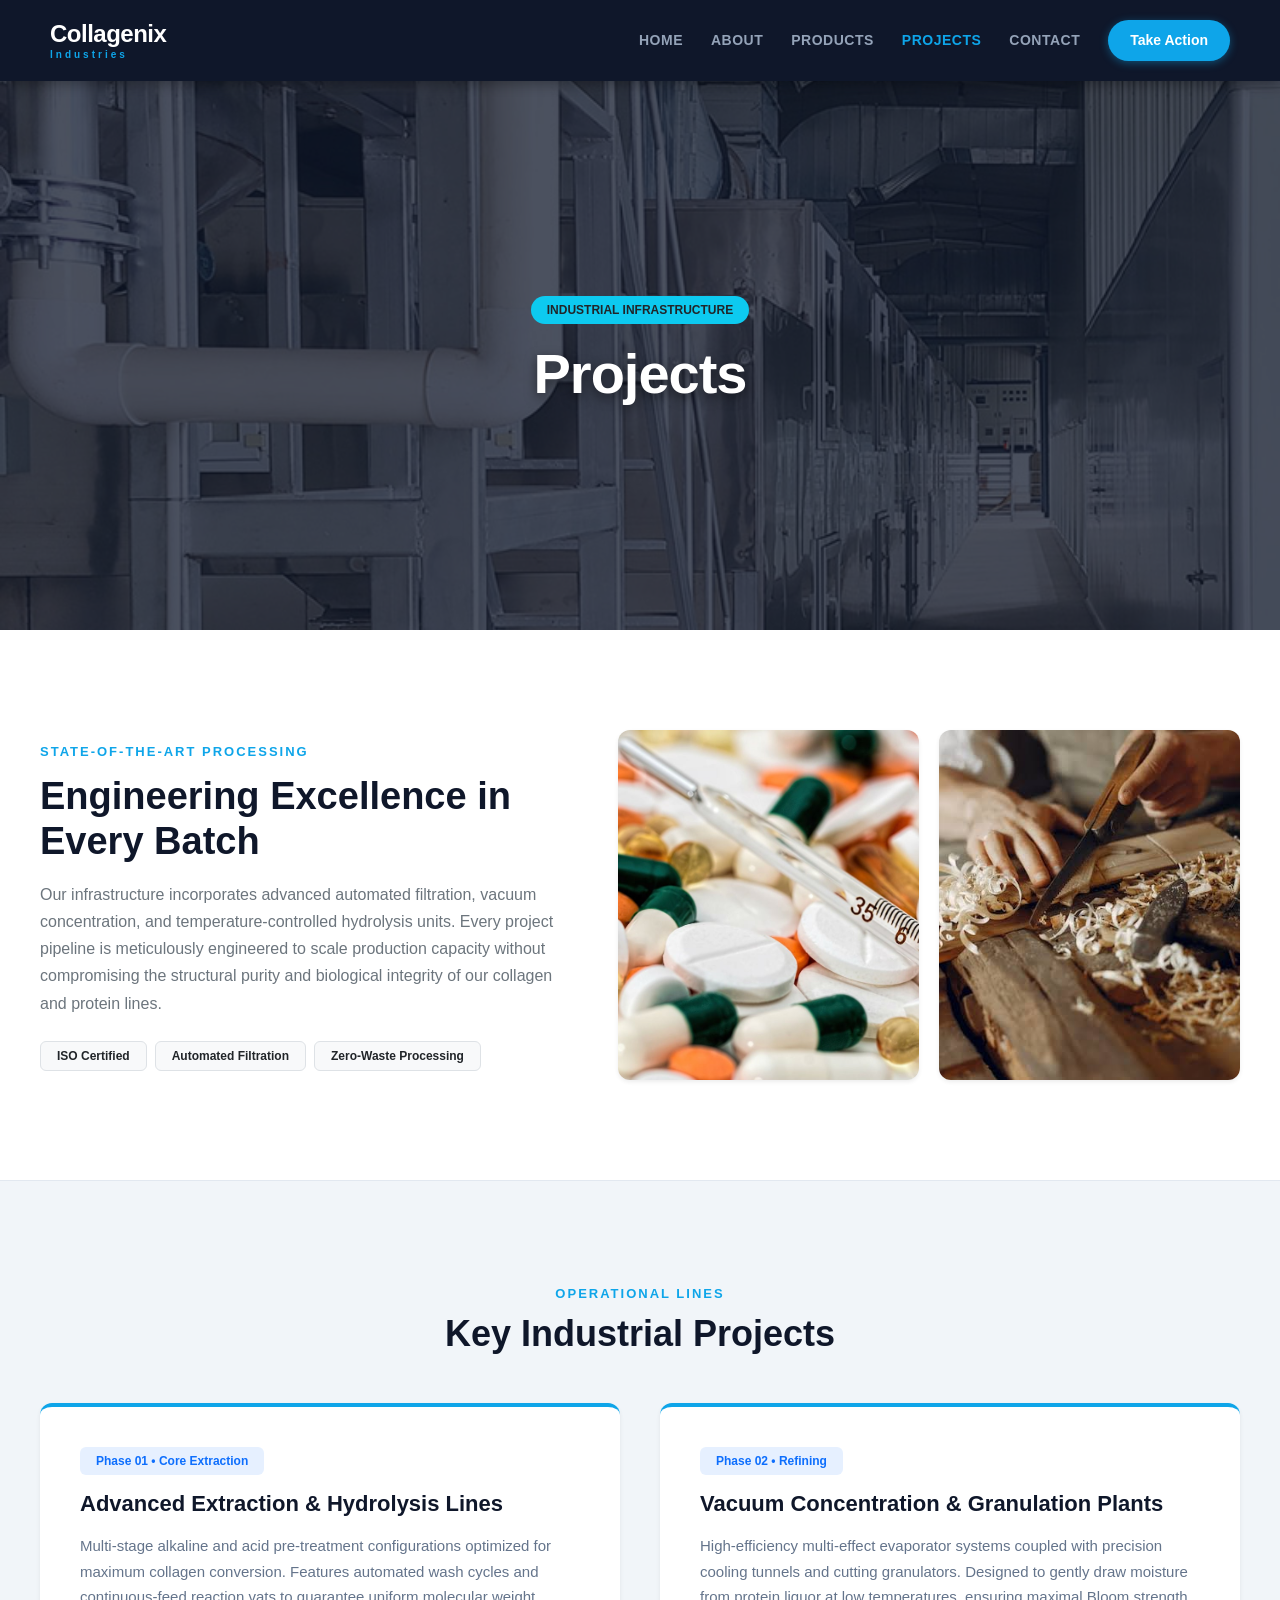
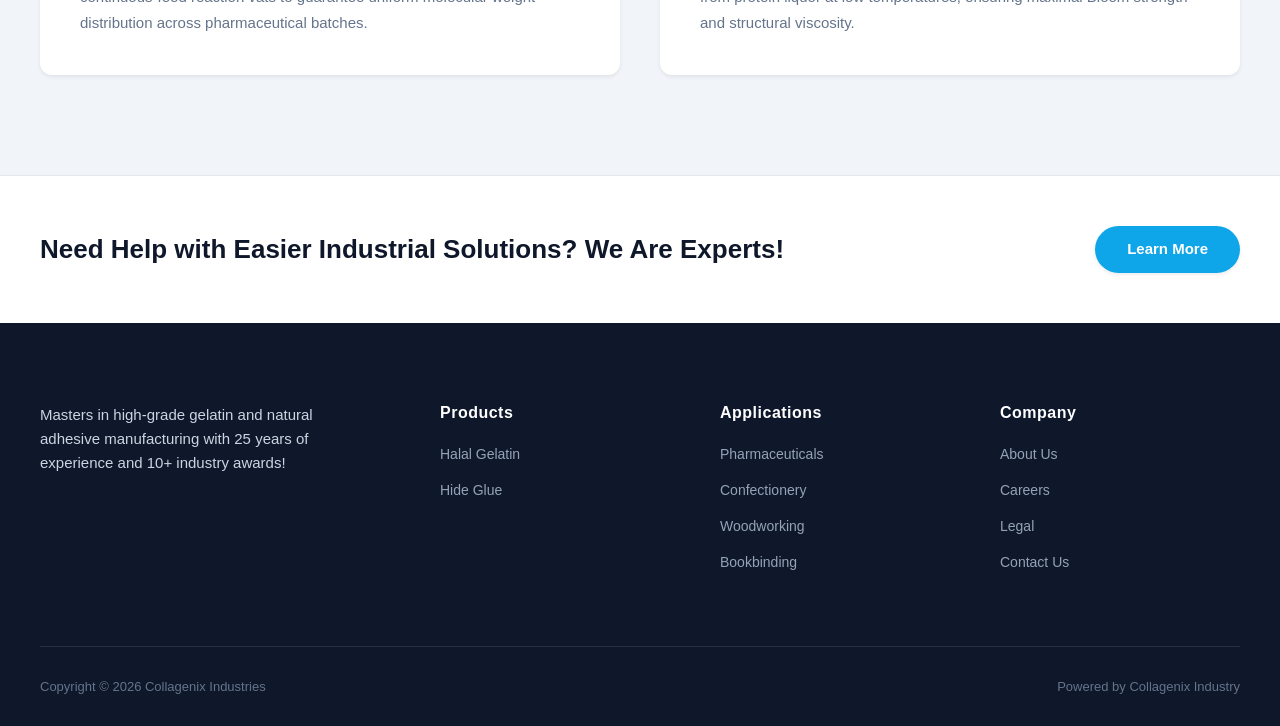
==== commit fd6246d8: "Add css to projects HTML. Also added a little Bootstrap to HTML" ====
--- a/index.html
+++ b/index.html
@@ -3,118 +3,85 @@
 <head>
     <meta charset="UTF-8">
     <meta name="viewport" content="width=device-width, initial-scale=1.0">
-    <title>Collagenix Industries</title>
-    <link rel="stylesheet" href="style.css">
+    <title>Projects - Collagenix Industries</title>
+    <!-- 1. Bootstrap CSS (Pehele load hoga) -->
+    <link href="https://cdn.jsdelivr.net/npm/bootstrap@5.3.3/dist/css/bootstrap.min.css" rel="stylesheet">
+    <!-- 2. Aapki Custom CSS (Baad mein taake aapke styles priority par rahein) -->
+    <link rel="stylesheet" href="projects.css">
 </head>
 <body>
 
-    <div class="parallax-sec">
+    <div class="parallax-sec projects-hero-sec">
         <header class="navbar">
             <div class="logo">
                 <span class="logo-title">Collagenix</span>
                 <span class="logo-subtitle">Industries</span>
             </div>
             <nav class="nav-links">
-                <a href="index.html" class="nav-item active">Home</a>
+                <a href="index.html" class="nav-item">Home</a>
                 <a href="about.html" class="nav-item">About</a>
                 <a href="products.html" class="nav-item">Products</a>
-                <a href="projects.html" class="nav-item">Projects</a>
+                <a href="projects.html" class="nav-item active">Projects</a>
                 <a href="#" class="nav-item">Contact</a>
                 <a href="#" class="cta-btn">Take Action</a>
             </nav>
         </header>
         <section class="hero-content">
-            <h1>Engineered Collagen Solutions: High-Purity Gelatin & Technical Adhesives</h1>
-            <p>From edible and pharmaceutical gelatins to heavy-duty industrial hide glues, we deliver consistent quality tailored to your exact manufacturing standards.</p>
-            <div class="hero-buttons">
-                <a href="#products" class="btn btn-primary">Explore Products</a>
-                <a href="#contact" class="btn btn-secondary">Request a Quote</a>
-            </div>
+            <!-- Bootstrap badge aur display utility add ki hai -->
+            <span class="badge bg-info text-dark text-uppercase px-3 py-2 mb-3 rounded-pill">Industrial Infrastructure</span>
+            <h1 class="page-title">Projects</h1>
         </section>
     </div>
 
-    <section class="about-section">
-        <div class="about-container">
-            <span class="about-subtitle">About Us</span>
-            <h2>Decades of Precision in Collagen & Adhesive Manufacturing</h2>
-            <p class="about-lead">
-                Specializing in high-grade edible, pharmaceutical gelatins and high-tack technical hide glues, we engineer superior natural polymer solutions for global industries.
-            </p>
-            <p class="about-description">
-                From stringent quality controls ensuring exact Bloom strengths to eco-friendly extraction processes, our facility delivers dependable batch consistency tailored to your industrial standards.
-            </p>
-            <a href="#" class="about-btn">Learn More</a>
-        </div>
-    </section>
-
-    <section class="products-parallax-sec">
-        <div class="products-container">
-            <div class="products-left">
-                <span class="section-subtitle">Our Products</span>
-                <h2 class="products-heading">We are industry leaders producing high-grade gelatin and technical adhesives for global applications.</h2>
+    <section class="products-overview-sec">
+        <div class="products-overview-container">
+            <div class="overview-text">
+                <span class="section-subtitle">State-of-the-Art Processing</span>
+                <h2 class="mb-3">Engineering Excellence in Every Batch</h2>
+                <p class="lead fs-6 text-secondary">Our infrastructure incorporates advanced automated filtration, vacuum concentration, and temperature-controlled hydrolysis units. Every project pipeline is meticulously engineered to scale production capacity without compromising the structural purity and biological integrity of our collagen and protein lines.</p>
                 
-                <div class="product-item">
-                    <h3>Pharmaceutical & Edible Gelatin</h3>
-                    <p>High-purity gelatin manufactured with precise Bloom strengths for capsules, confectionery, and food processing.</p>
-                </div>
-                
-                <div class="product-item">
-                    <h3>Technical Hide Glue</h3>
-                    <p>Eco-friendly, high-tack natural collagen adhesives engineered for heavy-duty woodworking, bookbinding, and abrasives.</p>
-                </div>
-                
-                <div class="product-item">
-                    <h3>Hydrolyzed Collagen Peptides</h3>
-                    <p>Highly bioavailable collagen proteins refined for nutritional supplements, cosmetics, and functional foods.</p>
+                <!-- Bootstrap Badges for quick highlights -->
+                <div class="d-flex flex-wrap gap-2 mt-4">
+                    <span class="badge bg-light text-dark border px-3 py-2">ISO Certified</span>
+                    <span class="badge bg-light text-dark border px-3 py-2">Automated Filtration</span>
+                    <span class="badge bg-light text-dark border px-3 py-2">Zero-Waste Processing</span>
                 </div>
             </div>
-
-            <div class="products-right">
-                <h2>The ultimate source for pure gelatin and high-strength bio-adhesives tailored to your exact needs.</h2>
-                <a href="#contact" class="products-cta-btn">Learn More</a>
+            <div class="overview-images">
+                <div class="img-box shadow-sm"><img src="pharma indusrty.jpg" alt="Extraction Unit"></div>
+                <div class="img-box shadow-sm"><img src="woodwork.jpg" alt="Processing Plant"></div>
             </div>
         </div>
     </section>
 
-    <!-- FIXED INDUSTRIES SECTION -->
-    <section class="industries-sec">
-        <div class="industries-cont">
-            <div class="section-header">
-                <span class="ind-title">Our Contributions</span>
-                <h2 class="ind-subtitle">Industries We Serve</h2>
+    <section class="flagship-products-sec">
+        <div class="flagship-container">
+            <div class="section-header text-center mb-5">
+                <span class="section-subtitle">Operational Lines</span>
+                <h2 class="ind-subtitle">Key Industrial Projects</h2>
             </div>
 
-            <div class="cards-grid">
-                <div class="industry-card">
-                    <div class="card-img-wrapper">
-                        <img src="pharma indusrty.jpg" alt="Pharmaceutical Industry">
-                    </div>
-                    <h3 class="card-title">Pharmaceutical & Healthcare</h3>
-                    <p class="card-text">Supplying pharmaceutical-grade gelatins utilized in hard and soft gelatin capsules, microencapsulation, and plasma expanders.</p>
+            <div class="dual-products-grid">
+                <!-- Bootstrap shadow aur spacing classes add ki hain -->
+                <div class="product-card-large shadow-sm">
+                    <span class="badge bg-primary bg-opacity-10 text-primary mb-3 px-3 py-2">Phase 01 • Core Extraction</span>
+                    <h3>Advanced Extraction & Hydrolysis Lines</h3>
+                    <p class="mb-0">Multi-stage alkaline and acid pre-treatment configurations optimized for maximum collagen conversion. Features automated wash cycles and continuous-feed reaction vats to guarantee uniform molecular weight distribution across pharmaceutical batches.</p>
                 </div>
 
-                <div class="industry-card">
-                    <div class="card-img-wrapper">
-                        <img src="food industry.jpg" alt="Food and Confectionery">
-                    </div>
-                    <h3 class="card-title">Food & Confectionery</h3>
-                    <p class="card-text">Providing high-purity edible gelatins that ensure ideal texture, gelling, and stability for gummies, marshmallows, and dairy items.</p>
-                </div>
-
-                <div class="industry-card">
-                    <div class="card-img-wrapper">
-                        <img src="woodwork.jpg" alt="Woodworking Industry">
-                    </div>
-                    <h3 class="card-title">Woodworking & Bookbinding</h3>
-                    <p class="card-text">Delivering high-tack natural animal hide glues engineered for precision furniture restoration, musical instruments, and bookbinding.</p>
+                <div class="product-card-large shadow-sm">
+                    <span class="badge bg-primary bg-opacity-10 text-primary mb-3 px-3 py-2">Phase 02 • Refining</span>
+                    <h3>Vacuum Concentration & Granulation Plants</h3>
+                    <p class="mb-0">High-efficiency multi-effect evaporator systems coupled with precision cooling tunnels and cutting granulators. Designed to gently draw moisture from protein liquor at low temperatures, ensuring maximal Bloom strength and structural viscosity.</p>
                 </div>
             </div>
         </div>
     </section>
+
     <section class="cta-banner-section">
         <div class="cta-banner-container">
-            <h2>Need Help with Custom Collagen & Adhesive Solutions? We Are Experts!</h2>
-            <a href="#contact" class="banner-cta-btn">Learn More</a>
+            <h2 class="mb-0">Need Help with Easier Industrial Solutions? We Are Experts!</h2>
+            <a href="#contact" class="banner-cta-btn shadow-sm">Learn More</a>
         </div>
     </section>
 
@@ -123,45 +90,35 @@
             <div class="footer-col footer-about">
                 <p>Masters in high-grade gelatin and natural adhesive manufacturing with 25 years of experience and 10+ industry awards!</p>
             </div>
-
             <div class="footer-col">
                 <h3>Products</h3>
                 <ul>
-                    <li><a href="#">Pharmaceutical Gelatin</a></li>
-                    <li><a href="#">Edible Gelatin</a></li>
-                    <li><a href="#">Technical Hide Glue</a></li>
-                    <li><a href="#">Collagen Peptides</a></li>
-                    <li><a href="#">Bone Glue</a></li>
-                    <li><a href="#">Liquid Collagen</a></li>
+                    <li><a href="products.html">Halal Gelatin</a></li>
+                    <li><a href="products.html">Hide Glue</a></li>
                 </ul>
             </div>
-
             <div class="footer-col">
                 <h3>Applications</h3>
                 <ul>
-                    <li><a href="#">Capsule Manufacturing</a></li>
+                    <li><a href="#">Pharmaceuticals</a></li>
                     <li><a href="#">Confectionery</a></li>
                     <li><a href="#">Woodworking</a></li>
                     <li><a href="#">Bookbinding</a></li>
-                    <li><a href="#">Cosmetics</a></li>
-                    <li><a href="#">Abrasives</a></li>
                 </ul>
             </div>
-
             <div class="footer-col">
                 <h3>Company</h3>
                 <ul>
-                    <li><a href="#">About Us</a></li>
+                    <li><a href="about.html">About Us</a></li>
                     <li><a href="#">Careers</a></li>
                     <li><a href="#">Legal</a></li>
                     <li><a href="#">Contact Us</a></li>
                 </ul>
             </div>
         </div>
-
         <div class="footer-bottom">
-            <p>Copyright &copy; 2026 Collagenix Industries</p>
-            <p>Powered by Collagenix Industry</p>
+            <p class="mb-0">Copyright &copy; 2026 Collagenix Industries</p>
+            <p class="mb-0">Powered by Collagenix Industry</p>
         </div>
     </footer>
 
--- a/projects.css
+++ b/projects.css
@@ -0,0 +1,374 @@
+*, *::before, *::after {
+    box-sizing: border-box;
+    margin: 0;
+    padding: 0;
+}
+
+body {
+    font-family: 'Inter', sans-serif;
+    background-color: #0f172a;
+    color: #1e293b;
+}
+
+/* Hero Section with Parallax Background */
+.parallax-sec {
+    position: relative;
+    width: 100%;
+    min-height: 70vh;
+    background-image: url('factory.jpg'); /* Make sure to use your image path */
+    background-size: cover;
+    background-position: center;
+    background-repeat: no-repeat;
+    background-attachment: fixed;
+    display: flex;
+    flex-direction: column;
+    justify-content: space-between;
+}
+
+.parallax-sec::before {
+    content: '';
+    position: absolute;
+    top: 0;
+    left: 0;
+    width: 100%;
+    height: 100%;
+    background-color: rgba(15, 23, 42, 0.75);
+    z-index: 1;
+}
+
+.navbar, .hero-content {
+    position: relative;
+    z-index: 2;
+}
+
+/* Navbar Styling */
+.navbar {
+    display: flex;
+    justify-content: space-between;
+    align-items: center;
+    padding: 20px 50px;
+    background: #0f172a;
+    box-shadow: 0 4px 12px rgba(0, 0, 0, 0.3);
+}
+
+.logo {
+    display: flex;
+    flex-direction: column;
+    line-height: 1;
+}
+
+.logo-title {
+    font-size: 24px;
+    font-weight: 800;
+    color: #ffffff;
+    letter-spacing: -0.5px;
+}
+
+.logo-subtitle {
+    font-size: 10px;
+    font-weight: 700;
+    color: #0ea5e9; /* Professional blue accent */
+    letter-spacing: 3px;
+    margin-top: 4px;
+}
+
+.nav-links {
+    display: flex;
+    align-items: center;
+    gap: 28px;
+}
+
+.nav-item {
+    text-decoration: none;
+    color: #94a3b8;
+    font-size: 14px;
+    font-weight: 600;
+    text-transform: uppercase;
+    letter-spacing: 0.5px;
+    transition: color 0.2s ease;
+}
+
+.nav-item:hover, 
+.nav-item.active {
+    color: #0ea5e9;
+}
+
+.cta-btn {
+    text-decoration: none;
+    background-color: #0ea5e9;
+    color: #ffffff;
+    font-size: 14px;
+    font-weight: 600;
+    padding: 10px 22px;
+    border-radius: 50px;
+    box-shadow: 0 2px 8px rgba(14, 165, 233, 0.4);
+    transition: background-color 0.2s ease;
+}
+
+.cta-btn:hover {
+    background-color: #0284c7;
+}
+
+/* Hero Content */
+.hero-content {
+    max-width: 900px;
+    margin: auto;
+    text-align: center;
+    padding: 0 20px;
+}
+
+.page-title {
+    font-size: 56px;
+    font-weight: 800;
+    color: #ffffff;
+    letter-spacing: -1px;
+    text-shadow: 0 4px 12px rgba(0,0,0,0.5);
+}
+
+/* Overview Section */
+.products-overview-sec {
+    padding: 100px 40px;
+    background-color: #ffffff;
+}
+
+.products-overview-container {
+    max-width: 1200px;
+    margin: 0 auto;
+    display: grid;
+    grid-template-columns: 1fr 1.2fr;
+    gap: 60px;
+    align-items: center;
+}
+
+.overview-text .section-subtitle {
+    display: inline-block;
+    font-size: 13px;
+    font-weight: 700;
+    text-transform: uppercase;
+    letter-spacing: 2px;
+    color: #0ea5e9;
+    margin-bottom: 12px;
+}
+
+.overview-text h2 {
+    font-size: 38px;
+    font-weight: 800;
+    color: #0f172a;
+    line-height: 1.2;
+    margin-bottom: 20px;
+}
+
+.overview-text p {
+    font-size: 15px;
+    line-height: 1.7;
+    color: #64748b;
+}
+
+.overview-images {
+    display: flex;
+    gap: 20px;
+}
+
+.img-box {
+    flex: 1;
+    height: 350px;
+    border-radius: 12px;
+    overflow: hidden;
+    box-shadow: 0 10px 15px -3px rgba(0,0,0,0.1);
+}
+
+.img-box img {
+    width: 100%;
+    height: 100%;
+    object-fit: cover;
+    transition: transform 0.3s ease;
+}
+
+.img-box:hover img {
+    transform: scale(1.05);
+}
+
+/* Flagship / Key Projects Section */
+.flagship-products-sec {
+    padding: 100px 40px;
+    background-color: #f1f5f9;
+    border-top: 1px solid #e2e8f0;
+}
+
+.flagship-container {
+    max-width: 1200px;
+    margin: 0 auto;
+}
+
+.section-header {
+    margin-bottom: 50px;
+}
+
+.section-header .section-subtitle {
+    display: inline-block;
+    font-size: 13px;
+    font-weight: 700;
+    text-transform: uppercase;
+    letter-spacing: 2px;
+    color: #0ea5e9;
+    margin-bottom: 8px;
+}
+
+.ind-subtitle {
+    font-size: 36px;
+    font-weight: 800;
+    color: #0f172a;
+}
+
+.dual-products-grid {
+    display: grid;
+    grid-template-columns: 1fr 1fr;
+    gap: 40px;
+}
+
+.product-card-large {
+    background-color: #ffffff;
+    padding: 40px;
+    border-radius: 12px;
+    box-shadow: 0 4px 6px -1px rgba(0, 0, 0, 0.05);
+    border-top: 4px solid #0ea5e9;
+    transition: transform 0.2s ease, box-shadow 0.2s ease;
+}
+
+.product-card-large:hover {
+    transform: translateY(-5px);
+    box-shadow: 0 10px 20px rgba(0, 0, 0, 0.08);
+}
+
+.product-card-large h3 {
+    font-size: 22px;
+    font-weight: 800;
+    color: #0f172a;
+    margin-bottom: 16px;
+}
+
+.product-card-large p {
+    font-size: 15px;
+    line-height: 1.7;
+    color: #64748b;
+}
+
+/* CTA Banner Section */
+.cta-banner-section {
+    background-color: #ffffff;
+    padding: 50px 40px;
+    border-top: 1px solid #e2e8f0;
+}
+
+.cta-banner-container {
+    max-width: 1200px;
+    margin: 0 auto;
+    display: flex;
+    justify-content: space-between;
+    align-items: center;
+    gap: 30px;
+}
+
+.cta-banner-section h2 {
+    font-size: 26px;
+    font-weight: 800;
+    color: #0f172a;
+}
+
+.banner-cta-btn {
+    text-decoration: none;
+    background-color: #0ea5e9;
+    color: #ffffff;
+    font-size: 15px;
+    font-weight: 600;
+    padding: 12px 32px;
+    border-radius: 50px;
+    transition: background-color 0.2s ease;
+    white-space: nowrap;
+}
+
+.banner-cta-btn:hover {
+    background-color: #0284c7;
+}
+
+/* Footer Section */
+.footer-section {
+    background-color: #0f172a;
+    color: #94a3b8;
+    padding: 80px 40px 30px 40px;
+}
+
+.footer-container {
+    max-width: 1200px;
+    margin: 0 auto;
+    display: grid;
+    grid-template-columns: 1.5fr 1fr 1fr 1fr;
+    gap: 40px;
+    padding-bottom: 60px;
+    border-bottom: 1px solid rgba(255, 255, 255, 0.1);
+}
+
+.footer-about p {
+    font-size: 15px;
+    line-height: 1.6;
+    color: #cbd5e1;
+    max-width: 280px;
+}
+
+.footer-col h3 {
+    font-size: 16px;
+    font-weight: 700;
+    color: #ffffff;
+    margin-bottom: 20px;
+    letter-spacing: 0.5px;
+}
+
+.footer-col ul {
+    list-style: none;
+    padding: 0;
+    margin: 0;
+}
+
+.footer-col ul li {
+    margin-bottom: 12px;
+}
+
+.footer-col ul li a {
+    text-decoration: none;
+    color: #94a3b8;
+    font-size: 14px;
+    transition: color 0.2s ease;
+}
+
+.footer-col ul li a:hover {
+    color: #0ea5e9;
+}
+
+.footer-bottom {
+    max-width: 1200px;
+    margin: 30px auto 0 auto;
+    display: flex;
+    justify-content: space-between;
+    align-items: center;
+    font-size: 13px;
+    color: #64748b;
+}
+
+/* Responsive Media Queries */
+@media (max-width: 992px) {
+    .products-overview-container, .dual-products-grid {
+        grid-template-columns: 1fr;
+        gap: 40px;
+    }
+    .overview-images {
+        flex-direction: column;
+    }
+    .cta-banner-container {
+        flex-direction: column;
+        text-align: center;
+    }
+    .footer-container {
+        grid-template-columns: 1fr 1fr;
+        gap: 30px;
+    }
+}
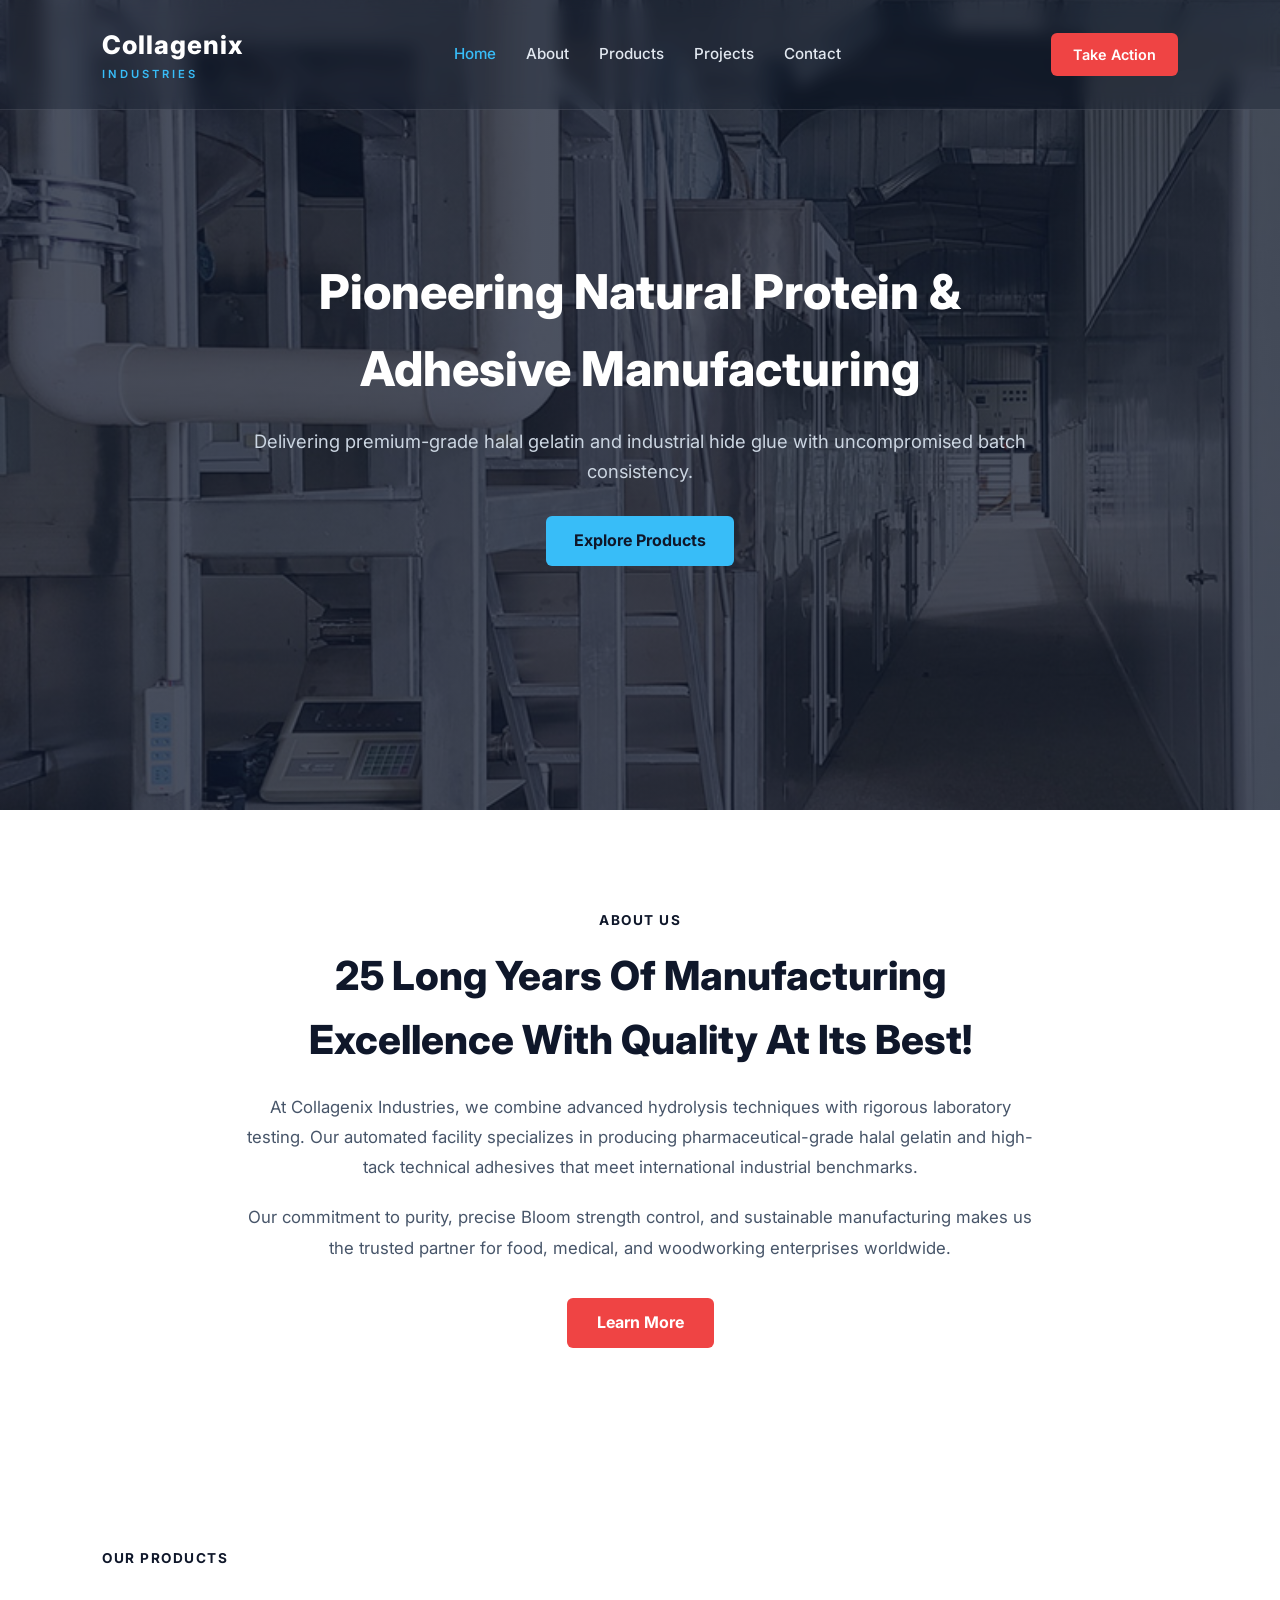
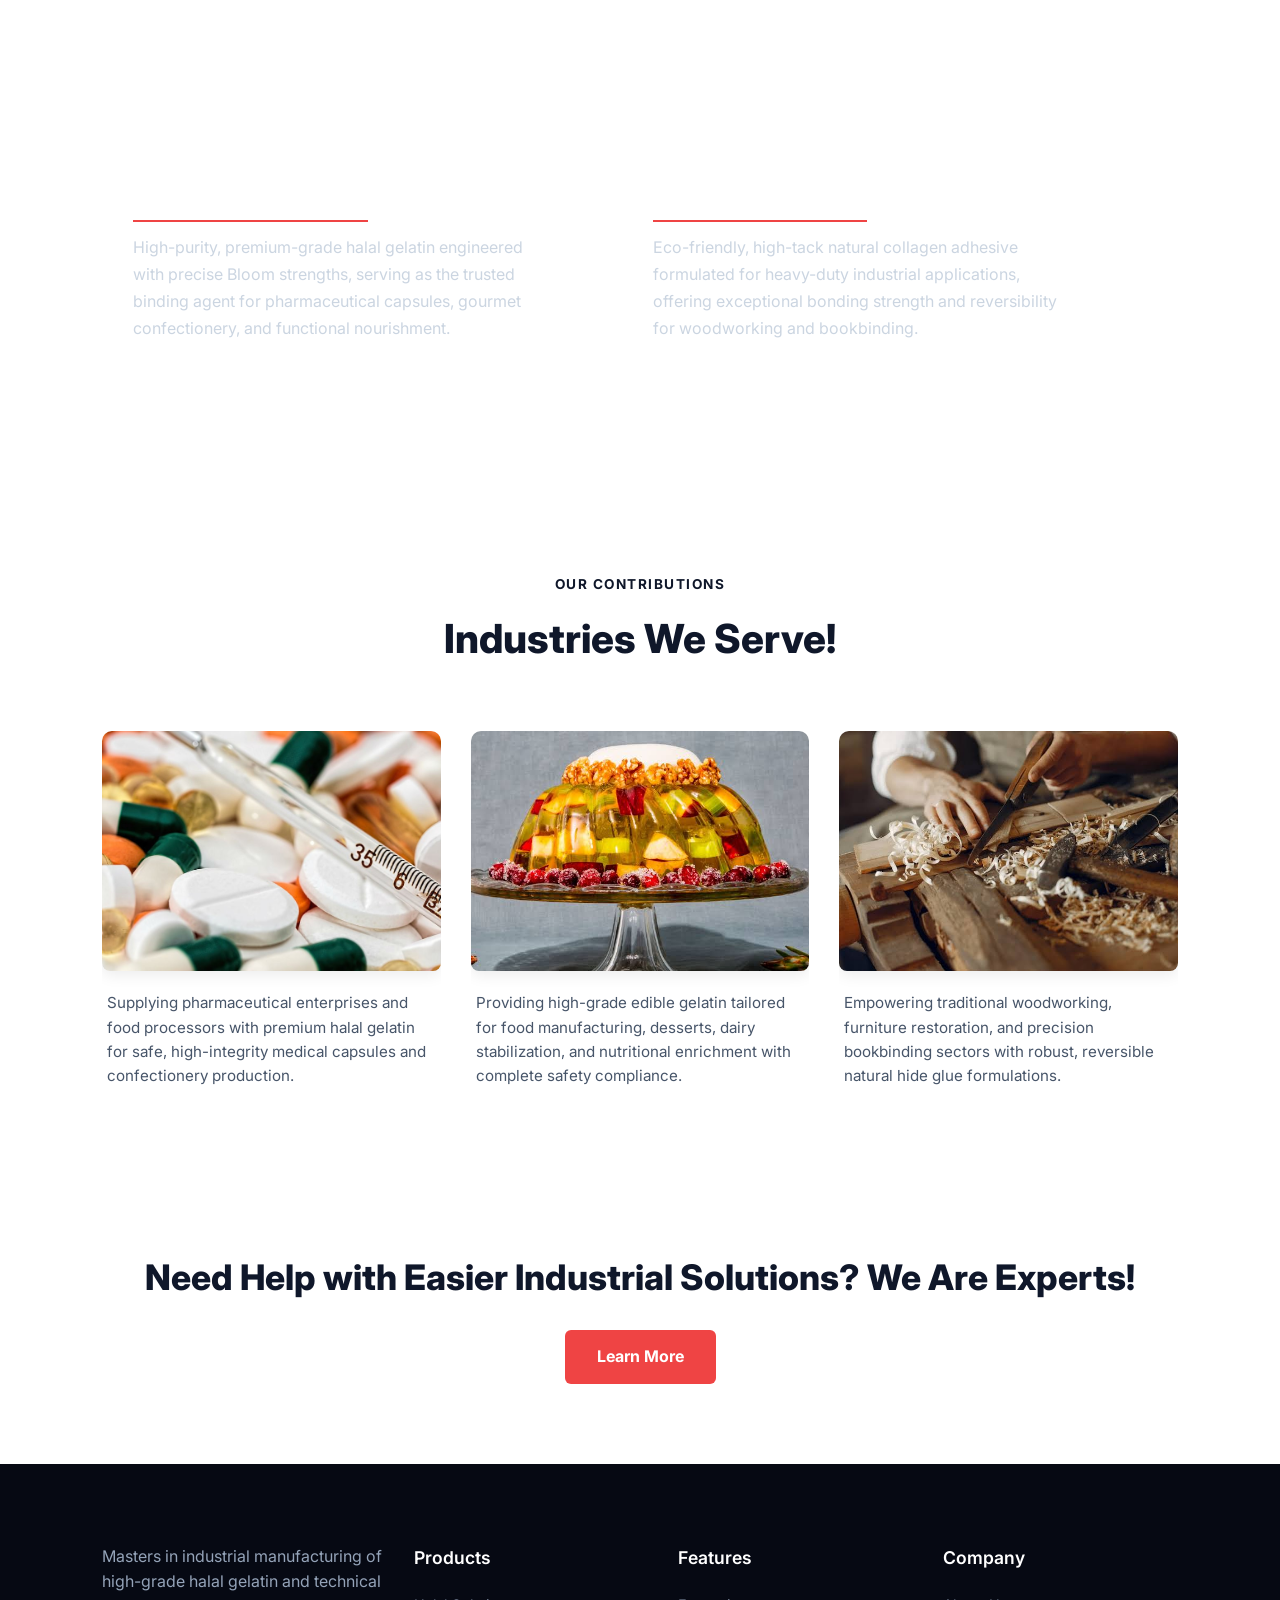
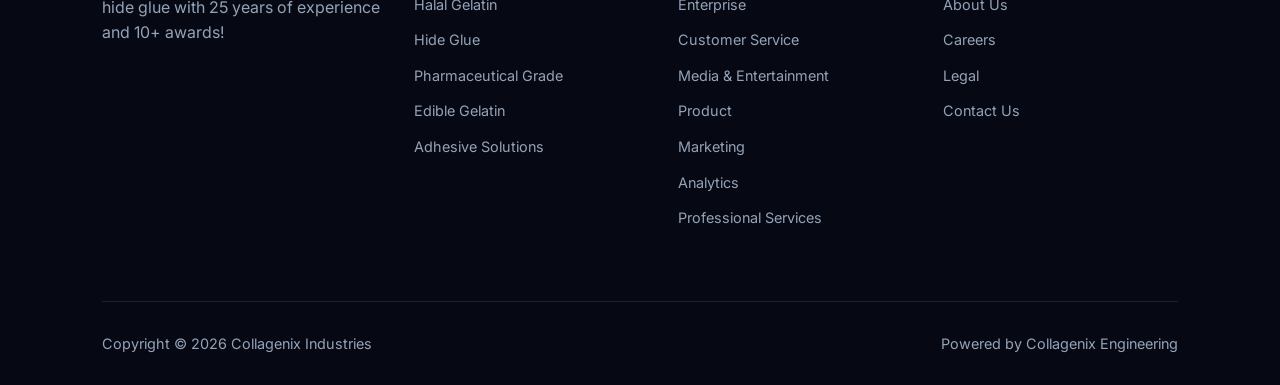
==== commit 3b08d7de: "I mistakenly lost my index file (Wrote my projects code there). Also added javascript for projects" ====
--- a/index.html
+++ b/index.html
@@ -3,76 +3,91 @@
 <head>
     <meta charset="UTF-8">
     <meta name="viewport" content="width=device-width, initial-scale=1.0">
-    <title>Projects - Collagenix Industries</title>
-    <!-- 1. Bootstrap CSS (Pehele load hoga) -->
-    <link href="https://cdn.jsdelivr.net/npm/bootstrap@5.3.3/dist/css/bootstrap.min.css" rel="stylesheet">
-    <!-- 2. Aapki Custom CSS (Baad mein taake aapke styles priority par rahein) -->
-    <link rel="stylesheet" href="projects.css">
+    <title>Home - Collagenix Industries</title>
+    <link rel="stylesheet" href="index.css">
+    <link href="https://fonts.googleapis.com/css2?family=Inter:wght@400;500;600;700;800&display=swap" rel="stylesheet">
 </head>
 <body>
 
-    <div class="parallax-sec projects-hero-sec">
+    <div class="parallax-sec home-hero-sec">
         <header class="navbar">
             <div class="logo">
                 <span class="logo-title">Collagenix</span>
                 <span class="logo-subtitle">Industries</span>
             </div>
             <nav class="nav-links">
-                <a href="index.html" class="nav-item">Home</a>
+                <a href="index.html" class="nav-item active">Home</a>
                 <a href="about.html" class="nav-item">About</a>
                 <a href="products.html" class="nav-item">Products</a>
-                <a href="projects.html" class="nav-item active">Projects</a>
-                <a href="#" class="nav-item">Contact</a>
-                <a href="#" class="cta-btn">Take Action</a>
+                <a href="projects.html" class="nav-item">Projects</a>
+                <a href="contact.html" class="nav-item">Contact</a>
             </nav>
+            <a href="contact.html" class="cta-btn">Take Action</a>
         </header>
+
         <section class="hero-content">
-            <!-- Bootstrap badge aur display utility add ki hai -->
-            <span class="badge bg-info text-dark text-uppercase px-3 py-2 mb-3 rounded-pill">Industrial Infrastructure</span>
-            <h1 class="page-title">Projects</h1>
+            <h1 class="page-title">Pioneering Natural Protein & Adhesive Manufacturing</h1>
+            <p class="hero-subtitle">Delivering premium-grade halal gelatin and industrial hide glue with uncompromised batch consistency.</p>
+            <a href="products.html" class="hero-action-btn">Explore Products</a>
         </section>
     </div>
+
+    <section class="about-intro-sec">
+        <div class="about-intro-container">
+            <span class="section-subtitle">About Us</span>
+            <h2>25 Long Years Of Manufacturing Excellence With Quality At Its Best!</h2>
+            <p>At Collagenix Industries, we combine advanced hydrolysis techniques with rigorous laboratory testing. Our automated facility specializes in producing pharmaceutical-grade halal gelatin and high-tack technical adhesives that meet international industrial benchmarks.</p>
+            <p>Our commitment to purity, precise Bloom strength control, and sustainable manufacturing makes us the trusted partner for food, medical, and woodworking enterprises worldwide.</p>
+            <a href="about.html" class="intro-action-btn">Learn More</a>
+        </div>
+    </section>
 
     <section class="products-overview-sec">
         <div class="products-overview-container">
             <div class="overview-text">
-                <span class="section-subtitle">State-of-the-Art Processing</span>
-                <h2 class="mb-3">Engineering Excellence in Every Batch</h2>
-                <p class="lead fs-6 text-secondary">Our infrastructure incorporates advanced automated filtration, vacuum concentration, and temperature-controlled hydrolysis units. Every project pipeline is meticulously engineered to scale production capacity without compromising the structural purity and biological integrity of our collagen and protein lines.</p>
-                
-                <!-- Bootstrap Badges for quick highlights -->
-                <div class="d-flex flex-wrap gap-2 mt-4">
-                    <span class="badge bg-light text-dark border px-3 py-2">ISO Certified</span>
-                    <span class="badge bg-light text-dark border px-3 py-2">Automated Filtration</span>
-                    <span class="badge bg-light text-dark border px-3 py-2">Zero-Waste Processing</span>
+                <span class="section-subtitle">Our Products</span>
+                <h2>We are the industry heads and produce the most reliable and trendy solution you are looking for.</h2>
+            </div>
+            <div class="products-list-2">
+                <div class="product-item">
+                    <h3>Certified Halal Gelatin</h3>
+                    <p>High-purity, premium-grade halal gelatin engineered with precise Bloom strengths, serving as the trusted binding agent for pharmaceutical capsules, gourmet confectionery, and functional nourishment.</p>
                 </div>
-            </div>
-            <div class="overview-images">
-                <div class="img-box shadow-sm"><img src="pharma indusrty.jpg" alt="Extraction Unit"></div>
-                <div class="img-box shadow-sm"><img src="woodwork.jpg" alt="Processing Plant"></div>
+                <div class="product-item">
+                    <h3>Technical Hide Glue</h3>
+                    <p>Eco-friendly, high-tack natural collagen adhesive formulated for heavy-duty industrial applications, offering exceptional bonding strength and reversibility for woodworking and bookbinding.</p>
+                </div>
             </div>
         </div>
     </section>
 
-    <section class="flagship-products-sec">
-        <div class="flagship-container">
-            <div class="section-header text-center mb-5">
-                <span class="section-subtitle">Operational Lines</span>
-                <h2 class="ind-subtitle">Key Industrial Projects</h2>
+    <section class="industries-serve-sec">
+        <div class="industries-container">
+            <div class="section-header">
+                <span class="section-subtitle">Our Contributions</span>
+                <h2 class="ind-subtitle">Industries We Serve!</h2>
             </div>
 
-            <div class="dual-products-grid">
-                <!-- Bootstrap shadow aur spacing classes add ki hain -->
-                <div class="product-card-large shadow-sm">
-                    <span class="badge bg-primary bg-opacity-10 text-primary mb-3 px-3 py-2">Phase 01 • Core Extraction</span>
-                    <h3>Advanced Extraction & Hydrolysis Lines</h3>
-                    <p class="mb-0">Multi-stage alkaline and acid pre-treatment configurations optimized for maximum collagen conversion. Features automated wash cycles and continuous-feed reaction vats to guarantee uniform molecular weight distribution across pharmaceutical batches.</p>
+            <div class="industry-grid-3">
+                <div class="industry-card">
+                    <div class="card-img-wrapper">
+                        <img src="pharma indusrty.jpg" alt="Pharmaceuticals & Confectionery">
+                    </div>
+                    <p class="card-desc">Supplying pharmaceutical enterprises and food processors with premium halal gelatin for safe, high-integrity medical capsules and confectionery production.</p>
                 </div>
 
-                <div class="product-card-large shadow-sm">
-                    <span class="badge bg-primary bg-opacity-10 text-primary mb-3 px-3 py-2">Phase 02 • Refining</span>
-                    <h3>Vacuum Concentration & Granulation Plants</h3>
-                    <p class="mb-0">High-efficiency multi-effect evaporator systems coupled with precision cooling tunnels and cutting granulators. Designed to gently draw moisture from protein liquor at low temperatures, ensuring maximal Bloom strength and structural viscosity.</p>
+                <div class="industry-card">
+                    <div class="card-img-wrapper">
+                        <img src="food industry.jpg" alt="Edible Gelatin Solutions">
+                    </div>
+                    <p class="card-desc">Providing high-grade edible gelatin tailored for food manufacturing, desserts, dairy stabilization, and nutritional enrichment with complete safety compliance.</p>
+                </div>
+
+                <div class="industry-card">
+                    <div class="card-img-wrapper">
+                        <img src="woodwork.jpg" alt="Woodworking & Binding">
+                    </div>
+                    <p class="card-desc">Empowering traditional woodworking, furniture restoration, and precision bookbinding sectors with robust, reversible natural hide glue formulations.</p>
                 </div>
             </div>
         </div>
@@ -80,30 +95,36 @@
 
     <section class="cta-banner-section">
         <div class="cta-banner-container">
-            <h2 class="mb-0">Need Help with Easier Industrial Solutions? We Are Experts!</h2>
-            <a href="#contact" class="banner-cta-btn shadow-sm">Learn More</a>
+            <h2>Need Help with Easier Industrial Solutions? We Are Experts!</h2>
+            <a href="contact.html" class="banner-cta-btn">Learn More</a>
         </div>
     </section>
 
     <footer class="footer-section">
         <div class="footer-container">
             <div class="footer-col footer-about">
-                <p>Masters in high-grade gelatin and natural adhesive manufacturing with 25 years of experience and 10+ industry awards!</p>
+                <p>Masters in industrial manufacturing of high-grade halal gelatin and technical hide glue with 25 years of experience and 10+ awards!</p>
             </div>
             <div class="footer-col">
                 <h3>Products</h3>
                 <ul>
                     <li><a href="products.html">Halal Gelatin</a></li>
                     <li><a href="products.html">Hide Glue</a></li>
+                    <li><a href="products.html">Pharmaceutical Grade</a></li>
+                    <li><a href="products.html">Edible Gelatin</a></li>
+                    <li><a href="products.html">Adhesive Solutions</a></li>
                 </ul>
             </div>
             <div class="footer-col">
-                <h3>Applications</h3>
+                <h3>Features</h3>
                 <ul>
-                    <li><a href="#">Pharmaceuticals</a></li>
-                    <li><a href="#">Confectionery</a></li>
-                    <li><a href="#">Woodworking</a></li>
-                    <li><a href="#">Bookbinding</a></li>
+                    <li><a href="#">Enterprise</a></li>
+                    <li><a href="#">Customer Service</a></li>
+                    <li><a href="#">Media & Entertainment</a></li>
+                    <li><a href="#">Product</a></li>
+                    <li><a href="#">Marketing</a></li>
+                    <li><a href="#">Analytics</a></li>
+                    <li><a href="#">Professional Services</a></li>
                 </ul>
             </div>
             <div class="footer-col">
@@ -112,15 +133,44 @@
                     <li><a href="about.html">About Us</a></li>
                     <li><a href="#">Careers</a></li>
                     <li><a href="#">Legal</a></li>
-                    <li><a href="#">Contact Us</a></li>
+                    <li><a href="contact.html">Contact Us</a></li>
                 </ul>
             </div>
         </div>
         <div class="footer-bottom">
-            <p class="mb-0">Copyright &copy; 2026 Collagenix Industries</p>
-            <p class="mb-0">Powered by Collagenix Industry</p>
+            <p>Copyright &copy; 2026 Collagenix Industries</p>
+            <p>Powered by Collagenix Engineering</p>
         </div>
     </footer>
-
+    <div id="quoteModal" class="modal-overlay">
+    <div class="modal-content">
+        <button id="closeModal" class="close-btn">&times;</button>
+        <div class="modal-header">
+            <h3>Request an Industrial Quote</h3>
+            <p>Tell us your required Bloom strength, grade, or volume.</p>
+        </div>
+        <form id="quoteForm">
+            <div class="form-group">
+                <input type="text" placeholder="Your Name / Company" required>
+            </div>
+            <div class="form-group">
+                <input type="email" placeholder="Business Email" required>
+            </div>
+            <div class="form-group">
+                <select required>
+                    <option value="" disabled selected>Select Product Category...</option>
+                    <option value="halal-gelatin">Certified Halal Gelatin</option>
+                    <option value="hide-glue">Technical Hide Glue</option>
+                    <option value="pharma-grade">Pharmaceutical Grade</option>
+                </select>
+            </div>
+            <div class="form-group">
+                <textarea placeholder="Specifications (e.g., 250 Bloom, 500 kg)" rows="3"></textarea>
+            </div>
+            <button type="submit" class="modal-submit-btn">Submit Inquiry</button>
+        </form>
+    </div>
+</div>
+    <script src="index.js"></script>
 </body>
 </html>
--- a/index.css
+++ b/index.css
@@ -0,0 +1,462 @@
+* {
+    margin: 0;
+    padding: 0;
+    box-sizing: border-box;
+    font-family: 'Inter', sans-serif;
+}
+
+body {
+    background-color: #ffffff;
+    color: #1e293b;
+    line-height: 1.6;
+}
+
+.parallax-sec {
+    position: relative;
+    background: linear-gradient(rgba(15, 23, 42, 0.75), rgba(15, 23, 42, 0.75)), url('factory.jpg') no-repeat center center / cover;
+    background-attachment: fixed;
+    min-height: 90vh;
+    display: flex;
+    flex-direction: column;
+    justify-content: space-between;
+}
+
+.navbar {
+    display: flex;
+    justify-content: space-between;
+    align-items: center;
+    padding: 25px 8%;
+    background: rgba(15, 23, 42, 0.3);
+    backdrop-filter: blur(8px);
+    border-bottom: 1px solid rgba(255, 255, 255, 0.1);
+}
+
+.logo {
+    display: flex;
+    flex-direction: column;
+}
+
+.logo-title {
+    font-size: 1.6rem;
+    font-weight: 800;
+    color: #ffffff;
+    letter-spacing: 1px;
+}
+
+.logo-subtitle {
+    font-size: 0.7rem;
+    font-weight: 600;
+    color: #38bdf8;
+    letter-spacing: 3px;
+    text-transform: uppercase;
+}
+
+.nav-links {
+    display: flex;
+    align-items: center;
+    gap: 30px;
+}
+
+.nav-item {
+    text-decoration: none;
+    color: #e2e8f0;
+    font-size: 0.95rem;
+    font-weight: 500;
+    transition: color 0.3s ease;
+}
+
+.nav-item:hover, .nav-item.active {
+    color: #38bdf8;
+}
+
+.cta-btn {
+    background-color: #ef4444;
+    color: #ffffff;
+    padding: 10px 22px;
+    border-radius: 6px;
+    text-decoration: none;
+    font-weight: 600;
+    font-size: 0.9rem;
+    transition: background 0.3s ease;
+}
+
+.cta-btn:hover {
+    background-color: #dc2626;
+}
+
+.hero-content {
+    text-align: center;
+    padding: 0 20px 100px 20px;
+    max-width: 900px;
+    margin: auto;
+}
+
+.page-title {
+    font-size: 3rem;
+    font-weight: 800;
+    color: #ffffff;
+    margin-bottom: 20px;
+}
+
+.hero-subtitle {
+    font-size: 1.15rem;
+    color: #cbd5e1;
+    margin-bottom: 30px;
+}
+
+.hero-action-btn {
+    display: inline-block;
+    background-color: #38bdf8;
+    color: #0f172a;
+    padding: 12px 28px;
+    border-radius: 6px;
+    text-decoration: none;
+    font-weight: 700;
+    transition: background 0.3s ease;
+}
+
+.hero-action-btn:hover {
+    background-color: #0ea5e9;
+    color: #ffffff;
+}
+
+.about-intro-sec {
+    padding: 100px 8%;
+    text-align: center;
+    background-color: #ffffff;
+}
+
+.about-intro-container {
+    max-width: 800px;
+    margin: auto;
+}
+
+.section-subtitle {
+    font-size: 0.85rem;
+    font-weight: 700;
+    color: #0f172a;
+    text-transform: uppercase;
+    letter-spacing: 1.5px;
+    display: block;
+    margin-bottom: 12px;
+}
+
+.about-intro-container h2 {
+    font-size: 2.5rem;
+    color: #0f172a;
+    margin-bottom: 20px;
+    font-weight: 800;
+}
+
+.about-intro-container p {
+    color: #475569;
+    font-size: 1.05rem;
+    line-height: 1.8;
+    margin-bottom: 20px;
+}
+
+.intro-action-btn {
+    display: inline-block;
+    background-color: #ef4444;
+    color: #ffffff;
+    padding: 12px 30px;
+    border-radius: 6px;
+    text-decoration: none;
+    font-weight: 700;
+    margin-top: 15px;
+    transition: background 0.3s ease;
+}
+
+.intro-action-btn:hover {
+    background-color: #dc2626;
+}
+
+.products-overview-sec {
+    padding: 100px 8%;
+    background: linear-gradient(rgba(15, 23, 42, 0.85), rgba(15, 23, 42, 0.85)), url('factory.jpg') no-repeat center center / cover;
+    background-attachment: fixed;
+    color: #ffffff;
+}
+
+.products-overview-container {
+    display: flex;
+    flex-direction: column;
+    gap: 50px;
+}
+
+.overview-text h2 {
+    font-size: 2.3rem;
+    font-weight: 700;
+    max-width: 900px;
+}
+
+.products-list-2 {
+    display: flex;
+    gap: 40px;
+    max-width: 1000px;
+}
+
+.products-list-2 .product-item {
+    flex: 1;
+    background: rgba(255, 255, 255, 0.05);
+    padding: 30px;
+    border-radius: 10px;
+    border: 1px solid rgba(255, 255, 255, 0.1);
+}
+
+.product-item h3 {
+    font-size: 1.4rem;
+    color: #ffffff;
+    margin-bottom: 12px;
+    font-weight: 700;
+    border-bottom: 2px solid #ef4444;
+    display: inline-block;
+    padding-bottom: 4px;
+}
+
+.product-item p {
+    color: #cbd5e1;
+    font-size: 1rem;
+    line-height: 1.7;
+}
+
+.industries-serve-sec {
+    padding: 100px 8%;
+    background-color: #ffffff;
+}
+
+.section-header {
+    text-align: center;
+    margin-bottom: 60px;
+}
+
+.ind-subtitle {
+    font-size: 2.5rem;
+    color: #0f172a;
+    font-weight: 800;
+}
+
+.industry-grid-3 {
+    display: flex;
+    gap: 30px;
+}
+
+.industry-card {
+    flex: 1;
+    background-color: #ffffff;
+    border-radius: 10px;
+    overflow: hidden;
+}
+
+.card-img-wrapper img {
+    width: 100%;
+    height: 240px;
+    object-fit: cover;
+    display: block;
+    border-radius: 8px;
+    box-shadow: 0 4px 15px rgba(0, 0, 0, 0.08);
+}
+
+.card-desc {
+    color: #475569;
+    font-size: 0.95rem;
+    padding: 20px 5px;
+    line-height: 1.6;
+}
+
+.cta-banner-section {
+    background-color: #ffffff;
+    padding: 40px 8% 80px 8%;
+    text-align: center;
+}
+
+.cta-banner-container h2 {
+    font-size: 2.2rem;
+    color: #0f172a;
+    margin-bottom: 25px;
+    font-weight: 800;
+}
+
+.banner-cta-btn {
+    display: inline-block;
+    background-color: #ef4444;
+    color: #ffffff;
+    padding: 14px 32px;
+    border-radius: 6px;
+    text-decoration: none;
+    font-weight: 700;
+    transition: background 0.3s ease;
+}
+
+.banner-cta-btn:hover {
+    background-color: #dc2626;
+}
+
+.footer-section {
+    background-color: #060913;
+    color: #94a3b8;
+    padding: 80px 8% 30px 8%;
+}
+
+.footer-container {
+    display: flex;
+    justify-content: space-between;
+    gap: 30px;
+    margin-bottom: 60px;
+    flex-wrap: wrap;
+}
+
+.footer-col {
+    flex: 1;
+    min-width: 180px;
+}
+
+.footer-about {
+    flex: 1.2;
+}
+
+.footer-col h3 {
+    color: #ffffff;
+    font-size: 1.1rem;
+    margin-bottom: 20px;
+    font-weight: 600;
+}
+
+.footer-col ul {
+    list-style: none;
+}
+
+.footer-col ul li {
+    margin-bottom: 10px;
+}
+
+.footer-col ul li a {
+    color: #94a3b8;
+    text-decoration: none;
+    font-size: 0.9rem;
+    transition: color 0.3s ease;
+}
+
+.footer-col ul li a:hover {
+    color: #38bdf8;
+}
+
+.footer-bottom {
+    display: flex;
+    justify-content: space-between;
+    padding-top: 30px;
+    border-top: 1px solid rgba(255, 255, 255, 0.1);
+    font-size: 0.9rem;
+}
+
+.modal-overlay {
+    position: fixed;
+    top: 0;
+    left: 0;
+    width: 100%;
+    height: 100%;
+    background: rgba(15, 23, 42, 0.75);
+    backdrop-filter: blur(5px);
+    display: flex;
+    justify-content: center;
+    align-items: center;
+    z-index: 1000;
+    opacity: 0;
+    visibility: hidden;
+    transition: all 0.3s ease;
+}
+
+.modal-overlay.active {
+    opacity: 1;
+    visibility: visible;
+}
+
+.modal-content {
+    background: #ffffff;
+    width: 100%;
+    max-width: 520px;
+    padding: 35px;
+    border-radius: 12px;
+    position: relative;
+    box-shadow: 0 20px 25px -5px rgba(0, 0, 0, 0.1), 0 10px 10px -5px rgba(0, 0, 0, 0.04);
+    transform: translateY(20px);
+    transition: transform 0.3s ease;
+}
+
+.modal-overlay.active .modal-content {
+    transform: translateY(0);
+}
+
+.close-btn {
+    position: absolute;
+    top: 20px;
+    right: 20px;
+    background: transparent;
+    border: none;
+    font-size: 1.5rem;
+    color: #64748b;
+    cursor: pointer;
+    transition: color 0.2s;
+}
+
+.close-btn:hover {
+    color: #0f172a;
+}
+
+.modal-header h3 {
+    font-size: 1.5rem;
+    color: #0f172a;
+    font-weight: 800;
+    margin-bottom: 6px;
+}
+
+.modal-header p {
+    font-size: 0.9rem;
+    color: #64748b;
+    margin-bottom: 25px;
+}
+
+.form-group {
+    margin-bottom: 15px;
+}
+
+.form-group input,
+.form-group select,
+.form-group textarea {
+    width: 100%;
+    padding: 12px 15px;
+    border: 1px solid #cbd5e1;
+    border-radius: 6px;
+    font-size: 0.95rem;
+    color: #1e293b;
+    background-color: #f8fafc;
+    outline: none;
+    transition: border-color 0.2s, background-color 0.2s;
+}
+
+.form-group input:focus,
+.form-group select:focus,
+.form-group textarea:focus {
+    border-color: #38bdf8;
+    background-color: #ffffff;
+    box-shadow: 0 0 0 3px rgba(56, 189, 248, 0.15);
+}
+
+.modal-submit-btn {
+    width: 100%;
+    background-color: #38bdf8;
+    color: #0f172a;
+    padding: 12px;
+    border: none;
+    border-radius: 6px;
+    font-weight: 700;
+    font-size: 1rem;
+    cursor: pointer;
+    transition: background-color 0.3s, color 0.3s;
+    margin-top: 10px;
+}
+
+.modal-submit-btn:hover {
+    background-color: #0284c7;
+    color: #ffffff;
+}
